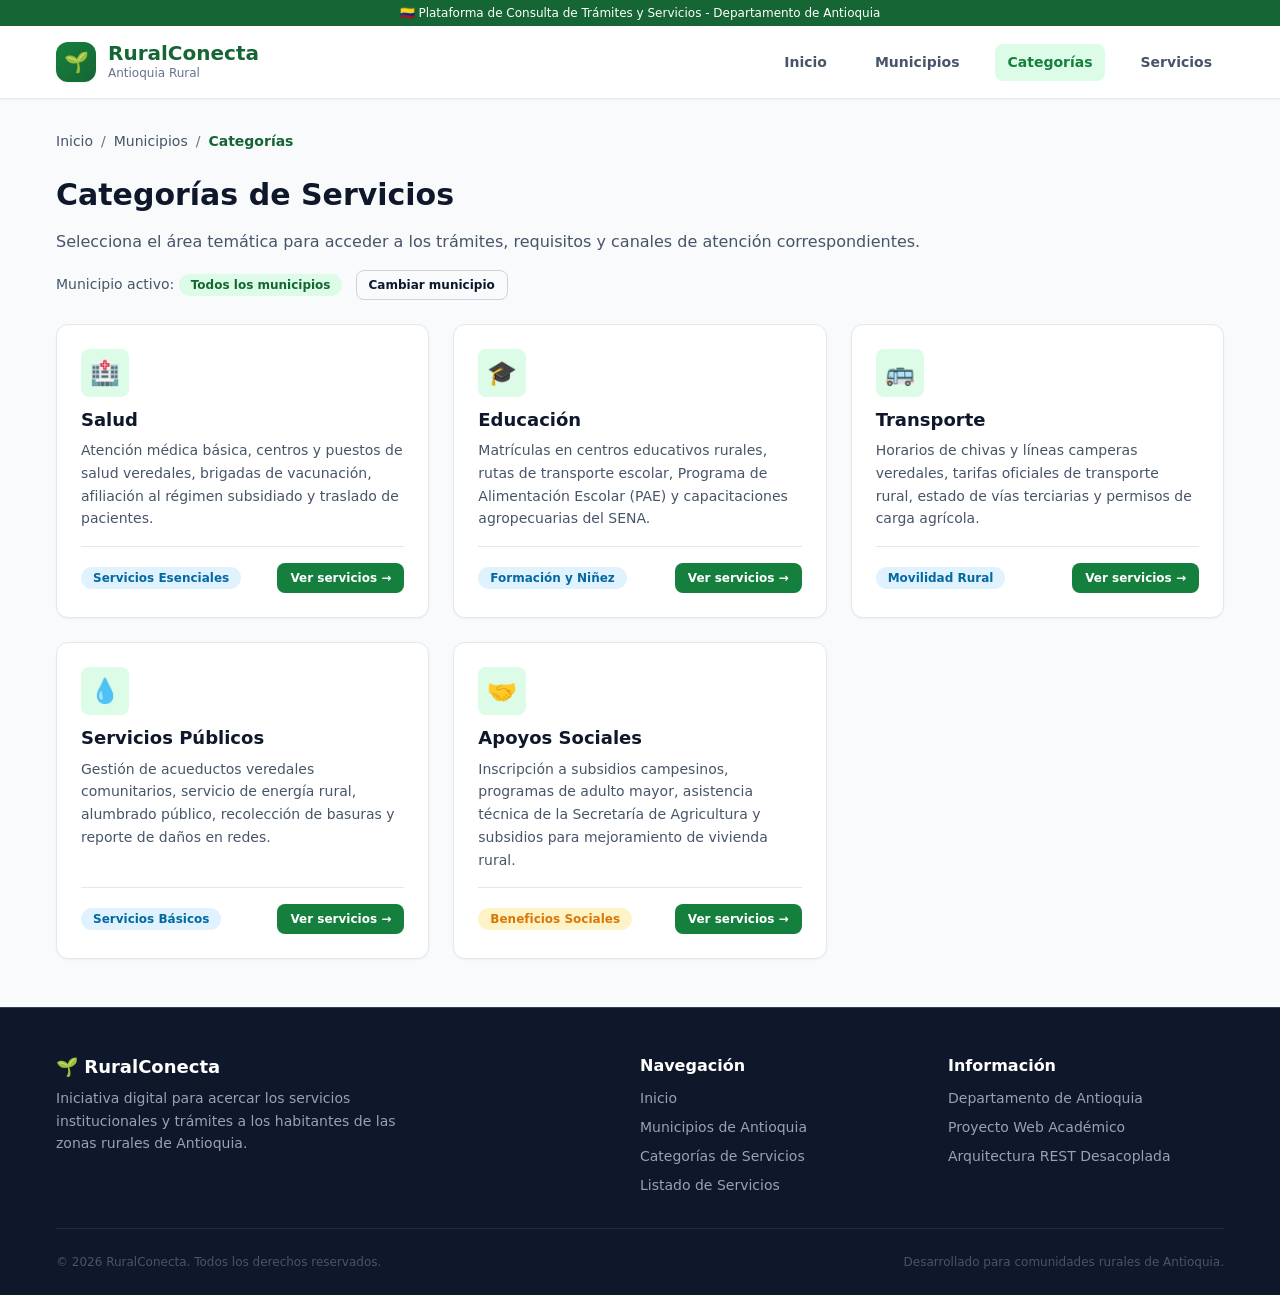
==== frontend/categorias.html @ c81dcc59 "estructura del frontend" ====
<!DOCTYPE html>
<html lang="es">
<head>
  <meta charset="UTF-8">
  <meta name="viewport" content="width=device-width, initial-scale=1.0">
  <meta name="description" content="Categorías de trámites y servicios comunitarios en RuralConecta Antioquia.">
  <title>Categorías de Servicios | RuralConecta</title>
  <link rel="stylesheet" href="css/styles.css">
</head>
<body data-page="categorias">

  <!-- Barra Superior Informativa -->
  <aside class="top-bar" aria-label="Información institucional">
    <div class="container">
      <span>🇨🇴 Plataforma de Consulta de Trámites y Servicios - Departamento de Antioquia</span>
    </div>
  </aside>

  <!-- Encabezado Principal y Navegación -->
  <header class="site-header">
    <div class="container nav-container">
      <a href="index.html" class="brand-logo" aria-label="RuralConecta Inicio">
        <div class="brand-icon" aria-hidden="true">🌱</div>
        <div class="brand-text">
          <span class="brand-name">RuralConecta</span>
          <span class="brand-tagline">Antioquia Rural</span>
        </div>
      </a>

      <button class="nav-toggle" aria-label="Abrir menú de navegación" aria-expanded="false" aria-controls="main-nav">
        ☰
      </button>

      <nav id="main-nav" class="main-nav" aria-label="Navegación principal">
        <a href="index.html" class="nav-link">Inicio</a>
        <a href="municipios.html" class="nav-link">Municipios</a>
        <a href="categorias.html" class="nav-link active">Categorías</a>
        <a href="servicios.html" class="nav-link">Servicios</a>
      </nav>
    </div>
  </header>

  <!-- Contenido Principal -->
  <main>
    <div class="container">

      <!-- Miga de Pan (Breadcrumbs) -->
      <nav class="breadcrumbs" aria-label="Ruta de navegación">
        <a href="index.html">Inicio</a>
        <span class="breadcrumbs-separator">/</span>
        <a href="municipios.html">Municipios</a>
        <span class="breadcrumbs-separator">/</span>
        <span class="breadcrumbs-current" aria-current="page">Categorías</span>
      </nav>

      <!-- Encabezado de la Sección -->
      <header class="mb-6">
        <h1>Categorías de Servicios</h1>
        <p class="mt-4">
          Selecciona el área temática para acceder a los trámites, requisitos y canales de atención correspondientes.
        </p>

        <!-- Indicador de Municipio Seleccionado (dinámico o contextual) -->
        <div class="mt-4" id="municipio-context-banner">
          <span class="text-muted" style="font-size: var(--font-size-sm);">Municipio activo: </span>
          <span class="badge badge-green" id="current-municipio-badge">Todos los municipios</span>
          <a href="municipios.html" class="btn btn-outline btn-sm" style="margin-left: var(--space-2);">Cambiar municipio</a>
        </div>
      </header>

      <!-- Contenedor del Catálogo de Categorías -->
      <section aria-label="Listado de categorías temáticas">
        <div id="categorias-container" class="grid-cards">

          <!-- Categoría 1: Salud -->
          <article class="card card-interactive categoria-card">
            <div class="card-icon" aria-hidden="true">🏥</div>
            <h2 class="card-title">Salud</h2>
            <p class="card-body">
              Atención médica básica, centros y puestos de salud veredales, brigadas de vacunación, afiliación al régimen subsidiado y traslado de pacientes.
            </p>
            <div class="card-footer">
              <span class="badge badge-blue">Servicios Esenciales</span>
              <a href="servicios.html?categoria=salud" class="btn btn-primary btn-sm">Ver servicios →</a>
            </div>
          </article>

          <!-- Categoría 2: Educación -->
          <article class="card card-interactive categoria-card">
            <div class="card-icon" aria-hidden="true">🎓</div>
            <h2 class="card-title">Educación</h2>
            <p class="card-body">
              Matrículas en centros educativos rurales, rutas de transporte escolar, Programa de Alimentación Escolar (PAE) y capacitaciones agropecuarias del SENA.
            </p>
            <div class="card-footer">
              <span class="badge badge-blue">Formación y Niñez</span>
              <a href="servicios.html?categoria=educacion" class="btn btn-primary btn-sm">Ver servicios →</a>
            </div>
          </article>

          <!-- Categoría 3: Transporte -->
          <article class="card card-interactive categoria-card">
            <div class="card-icon" aria-hidden="true">🚌</div>
            <h2 class="card-title">Transporte</h2>
            <p class="card-body">
              Horarios de chivas y líneas camperas veredales, tarifas oficiales de transporte rural, estado de vías terciarias y permisos de carga agrícola.
            </p>
            <div class="card-footer">
              <span class="badge badge-blue">Movilidad Rural</span>
              <a href="servicios.html?categoria=transporte" class="btn btn-primary btn-sm">Ver servicios →</a>
            </div>
          </article>

          <!-- Categoría 4: Servicios Públicos -->
          <article class="card card-interactive categoria-card">
            <div class="card-icon" aria-hidden="true">💧</div>
            <h2 class="card-title">Servicios Públicos</h2>
            <p class="card-body">
              Gestión de acueductos veredales comunitarios, servicio de energía rural, alumbrado público, recolección de basuras y reporte de daños en redes.
            </p>
            <div class="card-footer">
              <span class="badge badge-blue">Servicios Básicos</span>
              <a href="servicios.html?categoria=servicios-publicos" class="btn btn-primary btn-sm">Ver servicios →</a>
            </div>
          </article>

          <!-- Categoría 5: Apoyos Sociales -->
          <article class="card card-interactive categoria-card">
            <div class="card-icon" aria-hidden="true">🤝</div>
            <h2 class="card-title">Apoyos Sociales</h2>
            <p class="card-body">
              Inscripción a subsidios campesinos, programas de adulto mayor, asistencia técnica de la Secretaría de Agricultura y subsidios para mejoramiento de vivienda rural.
            </p>
            <div class="card-footer">
              <span class="badge badge-amber">Beneficios Sociales</span>
              <a href="servicios.html?categoria=apoyos-sociales" class="btn btn-primary btn-sm">Ver servicios →</a>
            </div>
          </article>

        </div>
      </section>

    </div>
  </main>

  <!-- Pie de Página (Footer) -->
  <footer class="site-footer">
    <div class="container">
      <div class="footer-grid">
        <div>
          <h3 class="footer-brand-title">🌱 RuralConecta</h3>
          <p class="footer-brand-desc">
            Iniciativa digital para acercar los servicios institucionales y trámites a los habitantes de las zonas rurales de Antioquia.
          </p>
        </div>
        <div>
          <h4 class="footer-nav-title">Navegación</h4>
          <ul class="footer-links">
            <li><a href="index.html">Inicio</a></li>
            <li><a href="municipios.html">Municipios de Antioquia</a></li>
            <li><a href="categorias.html">Categorías de Servicios</a></li>
            <li><a href="servicios.html">Listado de Servicios</a></li>
          </ul>
        </div>
        <div>
          <h4 class="footer-nav-title">Información</h4>
          <ul class="footer-links">
            <li><span style="color: #94a3b8;">Departamento de Antioquia</span></li>
            <li><span style="color: #94a3b8;">Proyecto Web Académico</span></li>
            <li><span style="color: #94a3b8;">Arquitectura REST Desacoplada</span></li>
          </ul>
        </div>
      </div>

      <div class="footer-bottom">
        <p>&copy; 2026 RuralConecta. Todos los derechos reservados.</p>
        <p>Desarrollado para comunidades rurales de Antioquia.</p>
      </div>
    </div>
  </footer>

  <script src="js/main.js"></script>
</body>
</html>
---- frontend/css/styles.css ----
/* ==========================================================================
   RuralConecta - Sistema de Diseño y Hoja de Estilos Base
   Fase 3: Frontend Base
   ========================================================================== */

/* --------------------------------------------------------------------------
   1. VARIABLES DE DISEÑO (:root)
   -------------------------------------------------------------------------- */
:root {
  /* Paleta de Colores - RuralConecta (Antioquia Verde y Tierra) */
  --color-primary: #15803d;        /* Verde Bosque / Campo */
  --color-primary-dark: #166534;   /* Verde Oscuro / Hover */
  --color-primary-light: #22c55e;  /* Verde Hoja */
  --color-primary-subtle: #dcfce7; /* Fondo Verde Suave */

  --color-secondary: #0284c7;      /* Azul Institucional / Ríos */
  --color-secondary-dark: #0369a1; /* Azul Oscuro */
  --color-secondary-subtle: #e0f2fe;

  --color-accent: #d97706;         /* Ámbar / Café / Destacados */
  --color-accent-light: #fef3c7;

  /* Colores Neutros y Tipografía */
  --color-bg: #f8fafc;             /* Fondo Principal Claro */
  --color-surface: #ffffff;        /* Fondo Tarjetas y Superficies */
  --color-surface-alt: #f1f5f9;    /* Fondo Gris Claro Alterno */
  
  --color-text-main: #0f172a;      /* Texto Principal (Alto Contraste) */
  --color-text-muted: #475569;     /* Texto Secundario */
  --color-text-light: #64748b;     /* Texto Atenuado */
  --color-text-inverse: #ffffff;   /* Texto sobre fondo oscuro */

  --color-border: #e2e8f0;         /* Borde Neutro */
  --color-border-hover: #cbd5e1;   /* Borde Hover */

  /* Estados y Alertas */
  --color-success: #16a34a;
  --color-error: #dc2626;
  --color-error-bg: #fef2f2;
  --color-warning: #d97706;
  --color-warning-bg: #fffbeb;
  --color-info: #0284c7;
  --color-info-bg: #f0f9ff;

  /* Tipografía */
  --font-family-base: system-ui, -apple-system, BlinkMacSystemFont, 'Segoe UI', Roboto, 'Helvetica Neue', Arial, sans-serif;
  --font-size-xs: 0.75rem;    /* 12px */
  --font-size-sm: 0.875rem;   /* 14px */
  --font-size-base: 1rem;     /* 16px */
  --font-size-lg: 1.125rem;   /* 18px */
  --font-size-xl: 1.25rem;    /* 20px */
  --font-size-2xl: 1.5rem;    /* 24px */
  --font-size-3xl: 1.875rem;  /* 30px */
  --font-size-4xl: 2.25rem;   /* 36px */

  --font-weight-normal: 400;
  --font-weight-medium: 500;
  --font-weight-semibold: 600;
  --font-weight-bold: 700;

  --line-height-tight: 1.25;
  --line-height-base: 1.5;
  --line-height-relaxed: 1.625;

  /* Espaciados */
  --space-1: 0.25rem;  /* 4px */
  --space-2: 0.5rem;   /* 8px */
  --space-3: 0.75rem;  /* 12px */
  --space-4: 1rem;     /* 16px */
  --space-5: 1.25rem;  /* 20px */
  --space-6: 1.5rem;   /* 24px */
  --space-8: 2rem;     /* 32px */
  --space-10: 2.5rem;  /* 40px */
  --space-12: 3rem;    /* 48px */
  --space-16: 4rem;    /* 64px */

  /* Bordes y Sombras */
  --radius-sm: 0.375rem; /* 6px */
  --radius-md: 0.5rem;   /* 8px */
  --radius-lg: 0.75rem;  /* 12px */
  --radius-xl: 1rem;     /* 16px */
  --radius-full: 9999px;

  --shadow-sm: 0 1px 2px 0 rgba(0, 0, 0, 0.05);
  --shadow-md: 0 4px 6px -1px rgba(0, 0, 0, 0.1), 0 2px 4px -2px rgba(0, 0, 0, 0.1);
  --shadow-lg: 0 10px 15px -3px rgba(0, 0, 0, 0.1), 0 4px 6px -4px rgba(0, 0, 0, 0.1);
  --shadow-xl: 0 20px 25px -5px rgba(0, 0, 0, 0.1), 0 8px 10px -6px rgba(0, 0, 0, 0.1);

  /* Transiciones */
  --transition-fast: 150ms ease-in-out;
  --transition-normal: 250ms ease-in-out;

  /* Anchos de Contenedor */
  --container-max-width: 1200px;
}

/* --------------------------------------------------------------------------
   2. RESET Y ESTILOS BASE
   -------------------------------------------------------------------------- */
*,
*::before,
*::after {
  box-sizing: border-box;
  margin: 0;
  padding: 0;
}

html {
  font-size: 16px;
  scroll-behavior: smooth;
}

body {
  font-family: var(--font-family-base);
  font-size: var(--font-size-base);
  line-height: var(--line-height-base);
  color: var(--color-text-main);
  background-color: var(--color-bg);
  min-height: 100vh;
  display: flex;
  flex-direction: column;
  -webkit-font-smoothing: antialiased;
  -moz-osx-font-smoothing: grayscale;
}

img, svg {
  display: block;
  max-width: 100%;
  height: auto;
}

a {
  color: var(--color-primary);
  text-decoration: none;
  transition: color var(--transition-fast);
}

a:hover,
a:focus-visible {
  color: var(--color-primary-dark);
  text-decoration: underline;
}

button, input, select, textarea {
  font: inherit;
  color: inherit;
}

h1, h2, h3, h4, h5, h6 {
  line-height: var(--line-height-tight);
  font-weight: var(--font-weight-bold);
  color: var(--color-text-main);
}

h1 { font-size: var(--font-size-3xl); }
h2 { font-size: var(--font-size-2xl); }
h3 { font-size: var(--font-size-xl); }
h4 { font-size: var(--font-size-lg); }

p {
  color: var(--color-text-muted);
}

ul, ol {
  list-style: none;
}

/* --------------------------------------------------------------------------
   3. ESTRUCTURA Y LAYOUT
   -------------------------------------------------------------------------- */
.container {
  width: 100%;
  max-width: var(--container-max-width);
  margin-left: auto;
  margin-right: auto;
  padding-left: var(--space-4);
  padding-right: var(--space-4);
}

main {
  flex: 1 0 auto;
  padding-top: var(--space-8);
  padding-bottom: var(--space-12);
}

/* --------------------------------------------------------------------------
   4. ENCABEZADO (HEADER) Y NAVEGACIÓN
   -------------------------------------------------------------------------- */
.site-header {
  background-color: var(--color-surface);
  border-bottom: 1px solid var(--color-border);
  box-shadow: var(--shadow-sm);
  position: sticky;
  top: 0;
  z-index: 100;
}

.top-bar {
  background-color: var(--color-primary-dark);
  color: var(--color-text-inverse);
  font-size: var(--font-size-xs);
  padding: var(--space-1) 0;
  text-align: center;
}

.nav-container {
  display: flex;
  align-items: center;
  justify-content: space-between;
  height: 4.5rem;
}

.brand-logo {
  display: flex;
  align-items: center;
  gap: var(--space-3);
  text-decoration: none;
}

.brand-logo:hover {
  text-decoration: none;
}

.brand-icon {
  width: 2.5rem;
  height: 2.5rem;
  background: linear-gradient(135deg, var(--color-primary), var(--color-primary-dark));
  color: var(--color-text-inverse);
  border-radius: var(--radius-lg);
  display: flex;
  align-items: center;
  justify-content: center;
  font-size: 1.25rem;
  box-shadow: var(--shadow-sm);
}

.brand-text {
  display: flex;
  flex-direction: column;
}

.brand-name {
  font-size: var(--font-size-xl);
  font-weight: var(--font-weight-bold);
  color: var(--color-primary-dark);
  line-height: 1.1;
}

.brand-tagline {
  font-size: var(--font-size-xs);
  color: var(--color-text-light);
  font-weight: var(--font-weight-medium);
}

.main-nav {
  display: flex;
  align-items: center;
  gap: var(--space-6);
}

.nav-link {
  font-size: var(--font-size-sm);
  font-weight: var(--font-weight-semibold);
  color: var(--color-text-muted);
  padding: var(--space-2) var(--space-3);
  border-radius: var(--radius-md);
  transition: all var(--transition-fast);
  text-decoration: none;
}

.nav-link:hover {
  color: var(--color-primary);
  background-color: var(--color-primary-subtle);
  text-decoration: none;
}

.nav-link.active {
  color: var(--color-primary);
  background-color: var(--color-primary-subtle);
  font-weight: var(--font-weight-bold);
}

.nav-toggle {
  display: none;
  background: none;
  border: 1px solid var(--color-border);
  padding: var(--space-2);
  border-radius: var(--radius-md);
  cursor: pointer;
  color: var(--color-text-main);
  font-size: 1.25rem;
}

/* --------------------------------------------------------------------------
   5. COMPONENTES: BOTONES, BREADCRUMBS Y BADGES
   -------------------------------------------------------------------------- */
/* Botones */
.btn {
  display: inline-flex;
  align-items: center;
  justify-content: center;
  gap: var(--space-2);
  padding: var(--space-3) var(--space-5);
  font-size: var(--font-size-sm);
  font-weight: var(--font-weight-semibold);
  border-radius: var(--radius-md);
  border: 1px solid transparent;
  cursor: pointer;
  transition: all var(--transition-fast);
  text-decoration: none;
  line-height: 1;
}

.btn:hover {
  text-decoration: none;
  transform: translateY(-1px);
  box-shadow: var(--shadow-md);
}

.btn:active {
  transform: translateY(0);
}

.btn-primary {
  background-color: var(--color-primary);
  color: var(--color-text-inverse);
}

.btn-primary:hover,
.btn-primary:focus-visible {
  background-color: var(--color-primary-dark);
  color: var(--color-text-inverse);
}

.btn-secondary {
  background-color: var(--color-secondary);
  color: var(--color-text-inverse);
}

.btn-secondary:hover,
.btn-secondary:focus-visible {
  background-color: var(--color-secondary-dark);
  color: var(--color-text-inverse);
}

.btn-outline {
  background-color: transparent;
  border-color: var(--color-border-hover);
  color: var(--color-text-main);
}

.btn-outline:hover,
.btn-outline:focus-visible {
  background-color: var(--color-surface-alt);
  border-color: var(--color-primary);
  color: var(--color-primary);
}

.btn-sm {
  padding: var(--space-2) var(--space-3);
  font-size: var(--font-size-xs);
}

.btn-lg {
  padding: var(--space-4) var(--space-6);
  font-size: var(--font-size-base);
}

/* Breadcrumbs (Miga de Pan) */
.breadcrumbs {
  display: flex;
  align-items: center;
  flex-wrap: wrap;
  gap: var(--space-2);
  margin-bottom: var(--space-6);
  font-size: var(--font-size-sm);
}

.breadcrumbs a {
  color: var(--color-text-muted);
}

.breadcrumbs a:hover {
  color: var(--color-primary);
}

.breadcrumbs-separator {
  color: var(--color-text-light);
}

.breadcrumbs-current {
  color: var(--color-primary-dark);
  font-weight: var(--font-weight-semibold);
}

/* Badges / Etiquetas */
.badge {
  display: inline-flex;
  align-items: center;
  padding: var(--space-1) var(--space-3);
  font-size: var(--font-size-xs);
  font-weight: var(--font-weight-semibold);
  border-radius: var(--radius-full);
  line-height: 1.2;
}

.badge-green {
  background-color: var(--color-primary-subtle);
  color: var(--color-primary-dark);
}

.badge-blue {
  background-color: var(--color-secondary-subtle);
  color: var(--color-secondary-dark);
}

.badge-amber {
  background-color: var(--color-accent-light);
  color: var(--color-accent);
}

.badge-gray {
  background-color: var(--color-surface-alt);
  color: var(--color-text-muted);
}

/* --------------------------------------------------------------------------
   6. COMPONENTES: HERO, PASOS Y BÚSQUEDA
   -------------------------------------------------------------------------- */
.hero {
  background: linear-gradient(135deg, #14532d 0%, #166534 50%, #15803d 100%);
  color: var(--color-text-inverse);
  padding: var(--space-12) 0;
  border-radius: var(--radius-xl);
  margin-bottom: var(--space-10);
  box-shadow: var(--shadow-lg);
  position: relative;
  overflow: hidden;
}

.hero::after {
  content: "";
  position: absolute;
  top: -50%;
  right: -20%;
  width: 500px;
  height: 500px;
  background: radial-gradient(circle, rgba(255,255,255,0.08) 0%, transparent 70%);
  border-radius: 50%;
  pointer-events: none;
}

.hero-content {
  max-width: 700px;
}

.hero-title {
  font-size: var(--font-size-4xl);
  color: var(--color-text-inverse);
  margin-bottom: var(--space-4);
  line-height: 1.15;
}

.hero-subtitle {
  font-size: var(--font-size-lg);
  color: #e2e8f0;
  margin-bottom: var(--space-6);
  line-height: var(--line-height-relaxed);
}

.hero-actions {
  display: flex;
  gap: var(--space-4);
  flex-wrap: wrap;
}

/* Flujo de Pasos (Paso 1 -> Paso 2 -> Paso 3) */
.flow-steps {
  display: grid;
  grid-template-columns: repeat(auto-fit, minmax(220px, 1fr));
  gap: var(--space-4);
  margin-bottom: var(--space-10);
}

.step-card {
  background-color: var(--color-surface);
  border: 1px solid var(--color-border);
  border-radius: var(--radius-lg);
  padding: var(--space-5);
  box-shadow: var(--shadow-sm);
  display: flex;
  flex-direction: column;
  gap: var(--space-2);
  position: relative;
  transition: transform var(--transition-fast), box-shadow var(--transition-fast);
}

.step-card:hover {
  transform: translateY(-2px);
  box-shadow: var(--shadow-md);
}

.step-number {
  width: 2rem;
  height: 2rem;
  background-color: var(--color-primary-subtle);
  color: var(--color-primary-dark);
  border-radius: var(--radius-full);
  display: flex;
  align-items: center;
  justify-content: center;
  font-weight: var(--font-weight-bold);
  font-size: var(--font-size-sm);
}

.step-title {
  font-size: var(--font-size-base);
  font-weight: var(--font-weight-bold);
  color: var(--color-text-main);
}

.step-desc {
  font-size: var(--font-size-sm);
  color: var(--color-text-muted);
}

/* Barra de Búsqueda y Filtros */
.filter-bar {
  background-color: var(--color-surface);
  border: 1px solid var(--color-border);
  border-radius: var(--radius-lg);
  padding: var(--space-4);
  margin-bottom: var(--space-8);
  box-shadow: var(--shadow-sm);
  display: flex;
  flex-wrap: wrap;
  gap: var(--space-4);
  align-items: center;
  justify-content: space-between;
}

.search-group {
  flex: 1 1 300px;
  position: relative;
}

.search-input {
  width: 100%;
  padding: var(--space-3) var(--space-4) var(--space-3) 2.5rem;
  border: 1px solid var(--color-border);
  border-radius: var(--radius-md);
  background-color: var(--color-bg);
  font-size: var(--font-size-sm);
  transition: border-color var(--transition-fast), box-shadow var(--transition-fast);
}

.search-input:focus {
  outline: none;
  border-color: var(--color-primary);
  background-color: var(--color-surface);
  box-shadow: 0 0 0 3px var(--color-primary-subtle);
}

.search-icon {
  position: absolute;
  left: 0.75rem;
  top: 50%;
  transform: translateY(-50%);
  color: var(--color-text-light);
  font-size: 1rem;
  pointer-events: none;
}

.filter-select {
  padding: var(--space-3) var(--space-4);
  border: 1px solid var(--color-border);
  border-radius: var(--radius-md);
  background-color: var(--color-bg);
  font-size: var(--font-size-sm);
  min-width: 180px;
  cursor: pointer;
}

.filter-select:focus {
  outline: none;
  border-color: var(--color-primary);
  box-shadow: 0 0 0 3px var(--color-primary-subtle);
}

/* --------------------------------------------------------------------------
   7. COMPONENTES: TARJETAS (CARDS) Y GRILLAS
   -------------------------------------------------------------------------- */
.grid-cards {
  display: grid;
  grid-template-columns: repeat(auto-fill, minmax(280px, 1fr));
  gap: var(--space-6);
}

.card {
  background-color: var(--color-surface);
  border: 1px solid var(--color-border);
  border-radius: var(--radius-lg);
  padding: var(--space-6);
  box-shadow: var(--shadow-sm);
  display: flex;
  flex-direction: column;
  transition: all var(--transition-fast);
}

.card-interactive {
  cursor: pointer;
  text-decoration: none;
}

.card-interactive:hover {
  text-decoration: none;
  transform: translateY(-3px);
  border-color: var(--color-primary);
  box-shadow: var(--shadow-lg);
}

.card-header {
  display: flex;
  align-items: flex-start;
  justify-content: space-between;
  gap: var(--space-3);
  margin-bottom: var(--space-3);
}

.card-icon {
  width: 3rem;
  height: 3rem;
  border-radius: var(--radius-md);
  display: flex;
  align-items: center;
  justify-content: center;
  font-size: 1.5rem;
  background-color: var(--color-primary-subtle);
  color: var(--color-primary-dark);
  margin-bottom: var(--space-3);
}

.card-title {
  font-size: var(--font-size-lg);
  font-weight: var(--font-weight-bold);
  color: var(--color-text-main);
  margin-bottom: var(--space-2);
}

.card-body {
  flex: 1 1 auto;
  font-size: var(--font-size-sm);
  color: var(--color-text-muted);
  margin-bottom: var(--space-4);
  line-height: var(--line-height-relaxed);
}

.card-meta {
  display: flex;
  flex-direction: column;
  gap: var(--space-2);
  padding-top: var(--space-3);
  border-top: 1px solid var(--color-border);
  font-size: var(--font-size-xs);
  color: var(--color-text-light);
}

.card-meta-item {
  display: flex;
  align-items: center;
  gap: var(--space-2);
}

.card-footer {
  margin-top: auto;
  padding-top: var(--space-4);
  border-top: 1px solid var(--color-border);
  display: flex;
  align-items: center;
  justify-content: space-between;
}

/* --------------------------------------------------------------------------
   8. COMPONENTES: VISTA DE DETALLE
   -------------------------------------------------------------------------- */
.detail-layout {
  display: grid;
  grid-template-columns: 2fr 1fr;
  gap: var(--space-8);
  align-items: start;
}

.detail-main-card {
  background-color: var(--color-surface);
  border: 1px solid var(--color-border);
  border-radius: var(--radius-lg);
  padding: var(--space-8);
  box-shadow: var(--shadow-sm);
}

.detail-header {
  margin-bottom: var(--space-6);
  padding-bottom: var(--space-6);
  border-bottom: 1px solid var(--color-border);
}

.detail-title {
  font-size: var(--font-size-3xl);
  margin-bottom: var(--space-2);
  color: var(--color-text-main);
}

.detail-subtitle {
  font-size: var(--font-size-base);
  color: var(--color-text-muted);
}

.detail-section {
  margin-bottom: var(--space-6);
}

.detail-section-title {
  font-size: var(--font-size-lg);
  color: var(--color-text-main);
  margin-bottom: var(--space-3);
  display: flex;
  align-items: center;
  gap: var(--space-2);
}

.requirements-list {
  list-style: disc;
  margin-left: var(--space-5);
  display: flex;
  flex-direction: column;
  gap: var(--space-2);
  color: var(--color-text-muted);
  font-size: var(--font-size-sm);
}

.detail-sidebar {
  display: flex;
  flex-direction: column;
  gap: var(--space-6);
}

.sidebar-card {
  background-color: var(--color-surface);
  border: 1px solid var(--color-border);
  border-radius: var(--radius-lg);
  padding: var(--space-6);
  box-shadow: var(--shadow-sm);
}

.sidebar-card-title {
  font-size: var(--font-size-base);
  font-weight: var(--font-weight-bold);
  color: var(--color-text-main);
  margin-bottom: var(--space-4);
  border-bottom: 1px solid var(--color-border);
  padding-bottom: var(--space-2);
}

.contact-list {
  display: flex;
  flex-direction: column;
  gap: var(--space-4);
  font-size: var(--font-size-sm);
}

.contact-item {
  display: flex;
  gap: var(--space-3);
}

.contact-icon {
  color: var(--color-primary);
  font-size: 1.125rem;
  flex-shrink: 0;
  margin-top: 2px;
}

.contact-info-label {
  font-weight: var(--font-weight-semibold);
  color: var(--color-text-main);
  display: block;
}

.contact-info-value {
  color: var(--color-text-muted);
}

/* --------------------------------------------------------------------------
   9. ESTADOS DE INTERFAZ (CARGA, VACÍO, ERROR)
   -------------------------------------------------------------------------- */
.state-container {
  background-color: var(--color-surface);
  border: 1px dashed var(--color-border-hover);
  border-radius: var(--radius-lg);
  padding: var(--space-12) var(--space-6);
  text-align: center;
  display: flex;
  flex-direction: column;
  align-items: center;
  justify-content: center;
  gap: var(--space-3);
  margin: var(--space-6) 0;
}

.state-icon {
  font-size: 2.5rem;
  color: var(--color-text-light);
}

.state-title {
  font-size: var(--font-size-xl);
  font-weight: var(--font-weight-bold);
  color: var(--color-text-main);
}

.state-desc {
  font-size: var(--font-size-sm);
  color: var(--color-text-muted);
  max-width: 480px;
}

/* Spinner de Carga */
.spinner {
  width: 2.5rem;
  height: 2.5rem;
  border: 3px solid var(--color-border);
  border-top-color: var(--color-primary);
  border-radius: 50%;
  animation: spin 0.8s linear infinite;
}

@keyframes spin {
  to {
    transform: rotate(360deg);
  }
}

/* --------------------------------------------------------------------------
   10. PIE DE PÁGINA (FOOTER)
   -------------------------------------------------------------------------- */
.site-footer {
  background-color: var(--color-text-main);
  color: #94a3b8;
  border-top: 1px solid #334155;
  padding-top: var(--space-12);
  padding-bottom: var(--space-6);
  font-size: var(--font-size-sm);
}

.footer-grid {
  display: grid;
  grid-template-columns: 2fr 1fr 1fr;
  gap: var(--space-8);
  margin-bottom: var(--space-8);
}

.footer-brand-title {
  color: var(--color-text-inverse);
  font-size: var(--font-size-lg);
  font-weight: var(--font-weight-bold);
  margin-bottom: var(--space-2);
}

.footer-brand-desc {
  color: #94a3b8;
  line-height: var(--line-height-relaxed);
  max-width: 380px;
}

.footer-nav-title {
  color: var(--color-text-inverse);
  font-size: var(--font-size-base);
  font-weight: var(--font-weight-semibold);
  margin-bottom: var(--space-3);
}

.footer-links {
  display: flex;
  flex-direction: column;
  gap: var(--space-2);
}

.footer-links a {
  color: #94a3b8;
}

.footer-links a:hover {
  color: var(--color-primary-light);
  text-decoration: underline;
}

.footer-bottom {
  padding-top: var(--space-6);
  border-top: 1px solid #1e293b;
  display: flex;
  justify-content: space-between;
  align-items: center;
  flex-wrap: wrap;
  gap: var(--space-4);
  font-size: var(--font-size-xs);
}

/* --------------------------------------------------------------------------
   11. UTILIDADES Y ACCESIBILIDAD
   -------------------------------------------------------------------------- */
.sr-only {
  position: absolute;
  width: 1px;
  height: 1px;
  padding: 0;
  margin: -1px;
  overflow: hidden;
  clip: rect(0, 0, 0, 0);
  white-space: nowrap;
  border-width: 0;
}

.text-center { text-align: center; }
.text-muted { color: var(--color-text-muted); }
.mt-4 { margin-top: var(--space-4); }
.mt-6 { margin-top: var(--space-6); }
.mb-4 { margin-bottom: var(--space-4); }
.mb-6 { margin-bottom: var(--space-6); }
.gap-2 { gap: var(--space-2); }
.gap-4 { gap: var(--space-4); }

/* --------------------------------------------------------------------------
   12. DISEÑO RESPONSIVE (MEDIA QUERIES)
   -------------------------------------------------------------------------- */
@media (max-width: 900px) {
  .detail-layout {
    grid-template-columns: 1fr;
  }

  .footer-grid {
    grid-template-columns: 1fr 1fr;
  }
}

@media (max-width: 640px) {
  :root {
    --font-size-3xl: 1.5rem;
    --font-size-4xl: 1.75rem;
  }

  .nav-toggle {
    display: block;
  }

  .main-nav {
    display: none;
    position: absolute;
    top: 100%;
    left: 0;
    right: 0;
    background-color: var(--color-surface);
    flex-direction: column;
    padding: var(--space-4);
    border-bottom: 1px solid var(--color-border);
    box-shadow: var(--shadow-lg);
    gap: var(--space-2);
  }

  .main-nav.is-open {
    display: flex;
  }

  .nav-link {
    width: 100%;
    padding: var(--space-3);
  }

  .hero {
    padding: var(--space-8) var(--space-4);
  }

  .filter-bar {
    flex-direction: column;
    align-items: stretch;
  }

  .filter-select {
    width: 100%;
  }

  .footer-grid {
    grid-template-columns: 1fr;
  }

  .footer-bottom {
    flex-direction: column;
    text-align: center;
  }
}
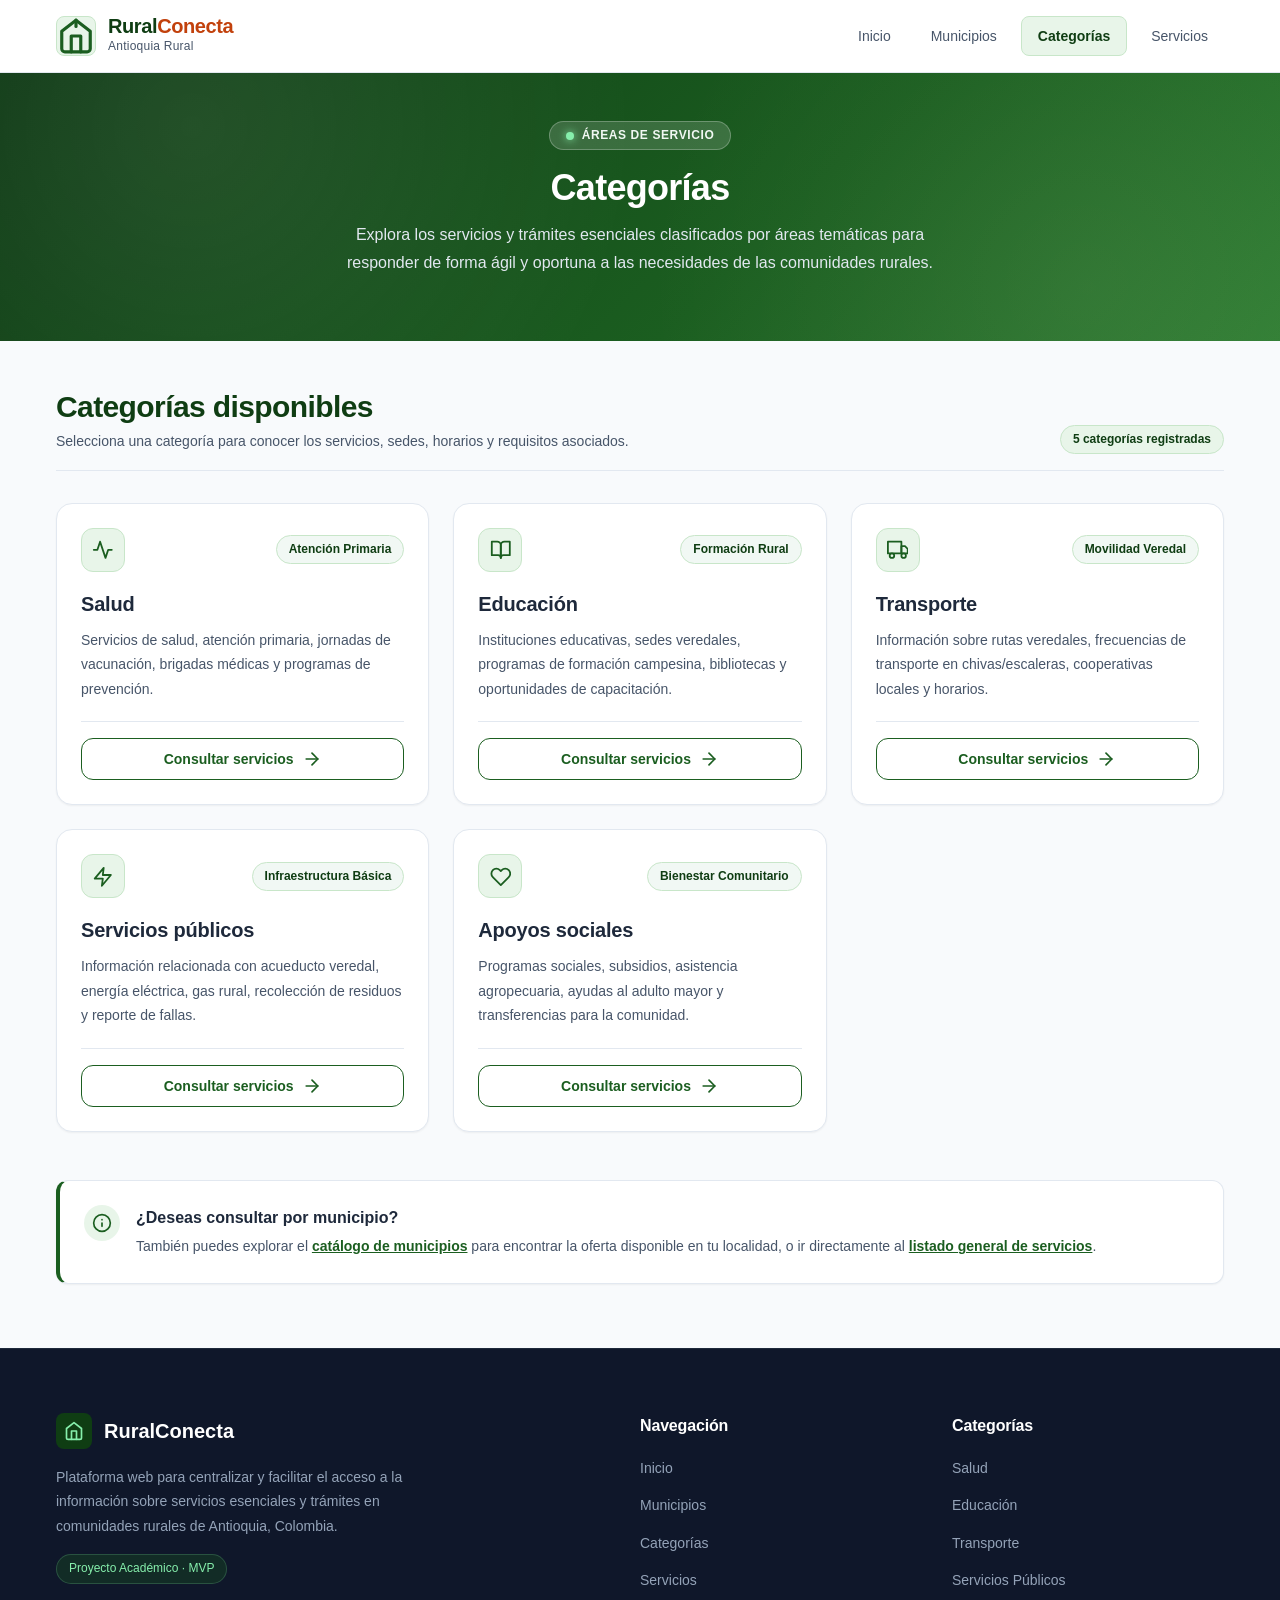
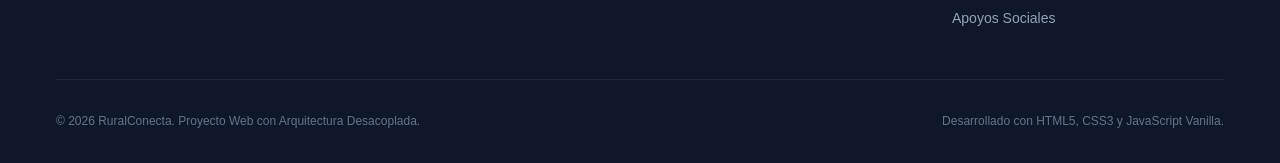
==== commit ab93230e: "categorias.html" ====
--- a/frontend/categorias.html
+++ b/frontend/categorias.html
@@ -3,182 +3,354 @@
 <head>
   <meta charset="UTF-8">
   <meta name="viewport" content="width=device-width, initial-scale=1.0">
-  <meta name="description" content="Categorías de trámites y servicios comunitarios en RuralConecta Antioquia.">
-  <title>Categorías de Servicios | RuralConecta</title>
+  <meta name="description" content="Catálogo de categorías de servicios esenciales en RuralConecta. Explora salud, educación, transporte, servicios públicos y apoyos sociales para comunidades rurales de Antioquia.">
+  <meta name="keywords" content="Categorías, RuralConecta, Salud rural, Educación rural, Transporte veredal, Servicios públicos, Apoyos sociales, Antioquia">
+  <meta name="author" content="Equipo RuralConecta">
+  <title>Categorías | RuralConecta</title>
+
+  <!-- Hoja de estilos principal -->
   <link rel="stylesheet" href="css/styles.css">
+
+  <!-- Script de interacción principal -->
+  <script src="js/main.js" defer></script>
 </head>
-<body data-page="categorias">
-
-  <!-- Barra Superior Informativa -->
-  <aside class="top-bar" aria-label="Información institucional">
-    <div class="container">
-      <span>🇨🇴 Plataforma de Consulta de Trámites y Servicios - Departamento de Antioquia</span>
-    </div>
-  </aside>
-
-  <!-- Encabezado Principal y Navegación -->
-  <header class="site-header">
+<body>
+
+  <!-- ======================================================================
+       ENCABEZADO Y NAVEGACIÓN PRINCIPAL
+       ====================================================================== -->
+  <header class="site-header" id="header">
     <div class="container nav-container">
-      <a href="index.html" class="brand-logo" aria-label="RuralConecta Inicio">
-        <div class="brand-icon" aria-hidden="true">🌱</div>
-        <div class="brand-text">
-          <span class="brand-name">RuralConecta</span>
-          <span class="brand-tagline">Antioquia Rural</span>
+      
+      <!-- Logotipo y Nombre del Proyecto -->
+      <a href="index.html" class="site-logo" aria-label="RuralConecta - Ir a la página de inicio">
+        <div class="logo-icon-wrapper" aria-hidden="true">
+          <svg viewBox="0 0 24 24" fill="none" stroke="currentColor" stroke-width="2" stroke-linecap="round" stroke-linejoin="round">
+            <path d="M3 9l9-7 9 7v11a2 2 0 0 1-2 2H5a2 2 0 0 1-2-2z"></path>
+            <polyline points="9 22 9 12 15 12 15 22"></polyline>
+            <path d="M12 2v4"></path>
+          </svg>
+        </div>
+        <div class="logo-text-group">
+          <span class="logo-brand-name">Rural<span>Conecta</span></span>
+          <span class="logo-tagline">Antioquia Rural</span>
         </div>
       </a>
 
-      <button class="nav-toggle" aria-label="Abrir menú de navegación" aria-expanded="false" aria-controls="main-nav">
-        ☰
+      <!-- Botón Hamburguesa para Móviles -->
+      <button 
+        id="menu-toggle" 
+        class="menu-toggle" 
+        aria-label="Abrir menú de navegación principal" 
+        aria-expanded="false" 
+        aria-controls="site-nav"
+      >
+        <svg class="menu-toggle-icon" viewBox="0 0 24 24" fill="none" stroke="currentColor" stroke-width="2" stroke-linecap="round" stroke-linejoin="round" aria-hidden="true">
+          <line x1="3" y1="12" x2="21" y2="12"></line>
+          <line x1="3" y1="6" x2="21" y2="6"></line>
+          <line x1="3" y1="18" x2="21" y2="18"></line>
+        </svg>
       </button>
 
-      <nav id="main-nav" class="main-nav" aria-label="Navegación principal">
-        <a href="index.html" class="nav-link">Inicio</a>
-        <a href="municipios.html" class="nav-link">Municipios</a>
-        <a href="categorias.html" class="nav-link active">Categorías</a>
-        <a href="servicios.html" class="nav-link">Servicios</a>
+      <!-- Menú de Navegación -->
+      <nav id="site-nav" class="site-nav" aria-label="Navegación principal">
+        <ul class="nav-list">
+          <li class="nav-item">
+            <a href="index.html" class="nav-link">Inicio</a>
+          </li>
+          <li class="nav-item">
+            <a href="municipios.html" class="nav-link">Municipios</a>
+          </li>
+          <li class="nav-item">
+            <a href="categorias.html" class="nav-link active" aria-current="page">Categorías</a>
+          </li>
+          <li class="nav-item">
+            <a href="servicios.html" class="nav-link">Servicios</a>
+          </li>
+        </ul>
       </nav>
+
     </div>
   </header>
 
-  <!-- Contenido Principal -->
-  <main>
-    <div class="container">
-
-      <!-- Miga de Pan (Breadcrumbs) -->
-      <nav class="breadcrumbs" aria-label="Ruta de navegación">
-        <a href="index.html">Inicio</a>
-        <span class="breadcrumbs-separator">/</span>
-        <a href="municipios.html">Municipios</a>
-        <span class="breadcrumbs-separator">/</span>
-        <span class="breadcrumbs-current" aria-current="page">Categorías</span>
-      </nav>
-
-      <!-- Encabezado de la Sección -->
-      <header class="mb-6">
-        <h1>Categorías de Servicios</h1>
-        <p class="mt-4">
-          Selecciona el área temática para acceder a los trámites, requisitos y canales de atención correspondientes.
-        </p>
-
-        <!-- Indicador de Municipio Seleccionado (dinámico o contextual) -->
-        <div class="mt-4" id="municipio-context-banner">
-          <span class="text-muted" style="font-size: var(--font-size-sm);">Municipio activo: </span>
-          <span class="badge badge-green" id="current-municipio-badge">Todos los municipios</span>
-          <a href="municipios.html" class="btn btn-outline btn-sm" style="margin-left: var(--space-2);">Cambiar municipio</a>
-        </div>
-      </header>
-
-      <!-- Contenedor del Catálogo de Categorías -->
-      <section aria-label="Listado de categorías temáticas">
-        <div id="categorias-container" class="grid-cards">
-
-          <!-- Categoría 1: Salud -->
-          <article class="card card-interactive categoria-card">
-            <div class="card-icon" aria-hidden="true">🏥</div>
-            <h2 class="card-title">Salud</h2>
-            <p class="card-body">
-              Atención médica básica, centros y puestos de salud veredales, brigadas de vacunación, afiliación al régimen subsidiado y traslado de pacientes.
+  <!-- ======================================================================
+       CONTENIDO PRINCIPAL
+       ====================================================================== -->
+  <main id="main-content">
+
+    <!-- 1. ENCABEZADO DE LA VISTA (PAGE HEADER) -->
+    <section class="page-header" aria-labelledby="page-title">
+      <div class="container">
+        <div class="page-header-content">
+          
+          <div class="page-badge">
+            <span class="page-badge-dot" aria-hidden="true"></span>
+            <span>Áreas de Servicio</span>
+          </div>
+
+          <h1 id="page-title" class="page-title">Categorías</h1>
+
+          <p class="page-description">
+            Explora los servicios y trámites esenciales clasificados por áreas temáticas para responder de forma ágil y oportuna a las necesidades de las comunidades rurales.
+          </p>
+
+        </div>
+      </div>
+    </section>
+
+    <!-- 2. CATÁLOGO / LISTADO DE CATEGORÍAS -->
+    <section class="section categorias-section" aria-labelledby="categorias-heading">
+      <div class="container">
+
+        <!-- Encabezado de la sección -->
+        <div class="section-toolbar">
+          <div>
+            <h2 id="categorias-heading" class="section-title">Categorías disponibles</h2>
+            <p class="section-subtitle">
+              Selecciona una categoría para conocer los servicios, sedes, horarios y requisitos asociados.
             </p>
-            <div class="card-footer">
-              <span class="badge badge-blue">Servicios Esenciales</span>
-              <a href="servicios.html?categoria=salud" class="btn btn-primary btn-sm">Ver servicios →</a>
-            </div>
-          </article>
-
-          <!-- Categoría 2: Educación -->
-          <article class="card card-interactive categoria-card">
-            <div class="card-icon" aria-hidden="true">🎓</div>
-            <h2 class="card-title">Educación</h2>
-            <p class="card-body">
-              Matrículas en centros educativos rurales, rutas de transporte escolar, Programa de Alimentación Escolar (PAE) y capacitaciones agropecuarias del SENA.
+          </div>
+          <div class="toolbar-badge" aria-label="Total de categorías registradas">
+            <span>5 categorías registradas</span>
+          </div>
+        </div>
+
+        <!-- Contenedor del listado de categorías (Preparado para renderizado dinámico vía Fetch API) -->
+        <div id="categorias-container" class="categorias-catalog-grid" role="list">
+
+          <!-- Tarjeta demostrativa 1: Salud -->
+          <article class="categoria-card" role="listitem">
+            <div class="categoria-card-header">
+              <div class="categoria-icon-box" aria-hidden="true">
+                <svg viewBox="0 0 24 24" fill="none" stroke="currentColor" stroke-width="2" stroke-linecap="round" stroke-linejoin="round">
+                  <path d="M22 12h-4l-3 9L9 3l-3 9H2"></path>
+                </svg>
+              </div>
+              <span class="categoria-badge">Atención Primaria</span>
+            </div>
+
+            <div class="categoria-card-body">
+              <h3 class="categoria-name">Salud</h3>
+              <p class="categoria-description">
+                Servicios de salud, atención primaria, jornadas de vacunación, brigadas médicas y programas de prevención.
+              </p>
+            </div>
+
+            <div class="categoria-card-footer">
+              <a href="servicios.html" class="btn btn-outline-primary categoria-btn" aria-label="Consultar servicios de Salud">
+                <span>Consultar servicios</span>
+                <svg viewBox="0 0 24 24" fill="none" stroke="currentColor" stroke-width="2" stroke-linecap="round" stroke-linejoin="round" aria-hidden="true">
+                  <line x1="5" y1="12" x2="19" y2="12"></line>
+                  <polyline points="12 5 19 12 12 19"></polyline>
+                </svg>
+              </a>
+            </div>
+          </article>
+
+          <!-- Tarjeta demostrativa 2: Educación -->
+          <article class="categoria-card" role="listitem">
+            <div class="categoria-card-header">
+              <div class="categoria-icon-box" aria-hidden="true">
+                <svg viewBox="0 0 24 24" fill="none" stroke="currentColor" stroke-width="2" stroke-linecap="round" stroke-linejoin="round">
+                  <path d="M2 3h6a4 4 0 0 1 4 4v14a3 3 0 0 0-3-3H2z"></path>
+                  <path d="M22 3h-6a4 4 0 0 0-4 4v14a3 3 0 0 1 3-3h7z"></path>
+                </svg>
+              </div>
+              <span class="categoria-badge">Formación Rural</span>
+            </div>
+
+            <div class="categoria-card-body">
+              <h3 class="categoria-name">Educación</h3>
+              <p class="categoria-description">
+                Instituciones educativas, sedes veredales, programas de formación campesina, bibliotecas y oportunidades de capacitación.
+              </p>
+            </div>
+
+            <div class="categoria-card-footer">
+              <a href="servicios.html" class="btn btn-outline-primary categoria-btn" aria-label="Consultar servicios de Educación">
+                <span>Consultar servicios</span>
+                <svg viewBox="0 0 24 24" fill="none" stroke="currentColor" stroke-width="2" stroke-linecap="round" stroke-linejoin="round" aria-hidden="true">
+                  <line x1="5" y1="12" x2="19" y2="12"></line>
+                  <polyline points="12 5 19 12 12 19"></polyline>
+                </svg>
+              </a>
+            </div>
+          </article>
+
+          <!-- Tarjeta demostrativa 3: Transporte -->
+          <article class="categoria-card" role="listitem">
+            <div class="categoria-card-header">
+              <div class="categoria-icon-box" aria-hidden="true">
+                <svg viewBox="0 0 24 24" fill="none" stroke="currentColor" stroke-width="2" stroke-linecap="round" stroke-linejoin="round">
+                  <rect x="1" y="3" width="15" height="13"></rect>
+                  <polygon points="16 8 20 8 23 11 23 16 16 16 16 8"></polygon>
+                  <circle cx="5.5" cy="18.5" r="2.5"></circle>
+                  <circle cx="18.5" cy="18.5" r="2.5"></circle>
+                </svg>
+              </div>
+              <span class="categoria-badge">Movilidad Veredal</span>
+            </div>
+
+            <div class="categoria-card-body">
+              <h3 class="categoria-name">Transporte</h3>
+              <p class="categoria-description">
+                Información sobre rutas veredales, frecuencias de transporte en chivas/escaleras, cooperativas locales y horarios.
+              </p>
+            </div>
+
+            <div class="categoria-card-footer">
+              <a href="servicios.html" class="btn btn-outline-primary categoria-btn" aria-label="Consultar servicios de Transporte">
+                <span>Consultar servicios</span>
+                <svg viewBox="0 0 24 24" fill="none" stroke="currentColor" stroke-width="2" stroke-linecap="round" stroke-linejoin="round" aria-hidden="true">
+                  <line x1="5" y1="12" x2="19" y2="12"></line>
+                  <polyline points="12 5 19 12 12 19"></polyline>
+                </svg>
+              </a>
+            </div>
+          </article>
+
+          <!-- Tarjeta demostrativa 4: Servicios Públicos -->
+          <article class="categoria-card" role="listitem">
+            <div class="categoria-card-header">
+              <div class="categoria-icon-box" aria-hidden="true">
+                <svg viewBox="0 0 24 24" fill="none" stroke="currentColor" stroke-width="2" stroke-linecap="round" stroke-linejoin="round">
+                  <polygon points="13 2 3 14 12 14 11 22 21 10 12 10 13 2"></polygon>
+                </svg>
+              </div>
+              <span class="categoria-badge">Infraestructura Básica</span>
+            </div>
+
+            <div class="categoria-card-body">
+              <h3 class="categoria-name">Servicios públicos</h3>
+              <p class="categoria-description">
+                Información relacionada con acueducto veredal, energía eléctrica, gas rural, recolección de residuos y reporte de fallas.
+              </p>
+            </div>
+
+            <div class="categoria-card-footer">
+              <a href="servicios.html" class="btn btn-outline-primary categoria-btn" aria-label="Consultar servicios de Servicios públicos">
+                <span>Consultar servicios</span>
+                <svg viewBox="0 0 24 24" fill="none" stroke="currentColor" stroke-width="2" stroke-linecap="round" stroke-linejoin="round" aria-hidden="true">
+                  <line x1="5" y1="12" x2="19" y2="12"></line>
+                  <polyline points="12 5 19 12 12 19"></polyline>
+                </svg>
+              </a>
+            </div>
+          </article>
+
+          <!-- Tarjeta demostrativa 5: Apoyos Sociales -->
+          <article class="categoria-card" role="listitem">
+            <div class="categoria-card-header">
+              <div class="categoria-icon-box" aria-hidden="true">
+                <svg viewBox="0 0 24 24" fill="none" stroke="currentColor" stroke-width="2" stroke-linecap="round" stroke-linejoin="round">
+                  <path d="M20.84 4.61a5.5 5.5 0 0 0-7.78 0L12 5.67l-1.06-1.06a5.5 5.5 0 0 0-7.78 7.78l1.06 1.06L12 21.23l7.78-7.78 1.06-1.06a5.5 5.5 0 0 0 0-7.78z"></path>
+                </svg>
+              </div>
+              <span class="categoria-badge">Bienestar Comunitario</span>
+            </div>
+
+            <div class="categoria-card-body">
+              <h3 class="categoria-name">Apoyos sociales</h3>
+              <p class="categoria-description">
+                Programas sociales, subsidios, asistencia agropecuaria, ayudas al adulto mayor y transferencias para la comunidad.
+              </p>
+            </div>
+
+            <div class="categoria-card-footer">
+              <a href="servicios.html" class="btn btn-outline-primary categoria-btn" aria-label="Consultar servicios de Apoyos sociales">
+                <span>Consultar servicios</span>
+                <svg viewBox="0 0 24 24" fill="none" stroke="currentColor" stroke-width="2" stroke-linecap="round" stroke-linejoin="round" aria-hidden="true">
+                  <line x1="5" y1="12" x2="19" y2="12"></line>
+                  <polyline points="12 5 19 12 12 19"></polyline>
+                </svg>
+              </a>
+            </div>
+          </article>
+
+        </div>
+
+        <!-- Cuadro informativo adicional de orientación -->
+        <div class="categorias-info-box">
+          <div class="info-box-icon" aria-hidden="true">
+            <svg viewBox="0 0 24 24" fill="none" stroke="currentColor" stroke-width="2" stroke-linecap="round" stroke-linejoin="round">
+              <circle cx="12" cy="12" r="10"></circle>
+              <line x1="12" y1="16" x2="12" y2="12"></line>
+              <line x1="12" y1="8" x2="12.01" y2="8"></line>
+            </svg>
+          </div>
+          <div class="info-box-content">
+            <h3 class="info-box-title">¿Deseas consultar por municipio?</h3>
+            <p class="info-box-description">
+              También puedes explorar el <a href="municipios.html">catálogo de municipios</a> para encontrar la oferta disponible en tu localidad, o ir directamente al <a href="servicios.html">listado general de servicios</a>.
             </p>
-            <div class="card-footer">
-              <span class="badge badge-blue">Formación y Niñez</span>
-              <a href="servicios.html?categoria=educacion" class="btn btn-primary btn-sm">Ver servicios →</a>
-            </div>
-          </article>
-
-          <!-- Categoría 3: Transporte -->
-          <article class="card card-interactive categoria-card">
-            <div class="card-icon" aria-hidden="true">🚌</div>
-            <h2 class="card-title">Transporte</h2>
-            <p class="card-body">
-              Horarios de chivas y líneas camperas veredales, tarifas oficiales de transporte rural, estado de vías terciarias y permisos de carga agrícola.
-            </p>
-            <div class="card-footer">
-              <span class="badge badge-blue">Movilidad Rural</span>
-              <a href="servicios.html?categoria=transporte" class="btn btn-primary btn-sm">Ver servicios →</a>
-            </div>
-          </article>
-
-          <!-- Categoría 4: Servicios Públicos -->
-          <article class="card card-interactive categoria-card">
-            <div class="card-icon" aria-hidden="true">💧</div>
-            <h2 class="card-title">Servicios Públicos</h2>
-            <p class="card-body">
-              Gestión de acueductos veredales comunitarios, servicio de energía rural, alumbrado público, recolección de basuras y reporte de daños en redes.
-            </p>
-            <div class="card-footer">
-              <span class="badge badge-blue">Servicios Básicos</span>
-              <a href="servicios.html?categoria=servicios-publicos" class="btn btn-primary btn-sm">Ver servicios →</a>
-            </div>
-          </article>
-
-          <!-- Categoría 5: Apoyos Sociales -->
-          <article class="card card-interactive categoria-card">
-            <div class="card-icon" aria-hidden="true">🤝</div>
-            <h2 class="card-title">Apoyos Sociales</h2>
-            <p class="card-body">
-              Inscripción a subsidios campesinos, programas de adulto mayor, asistencia técnica de la Secretaría de Agricultura y subsidios para mejoramiento de vivienda rural.
-            </p>
-            <div class="card-footer">
-              <span class="badge badge-amber">Beneficios Sociales</span>
-              <a href="servicios.html?categoria=apoyos-sociales" class="btn btn-primary btn-sm">Ver servicios →</a>
-            </div>
-          </article>
-
-        </div>
-      </section>
-
-    </div>
+          </div>
+        </div>
+
+      </div>
+    </section>
+
   </main>
 
-  <!-- Pie de Página (Footer) -->
+  <!-- ======================================================================
+       PIE DE PÁGINA (FOOTER)
+       ====================================================================== -->
   <footer class="site-footer">
     <div class="container">
+      
       <div class="footer-grid">
-        <div>
-          <h3 class="footer-brand-title">🌱 RuralConecta</h3>
-          <p class="footer-brand-desc">
-            Iniciativa digital para acercar los servicios institucionales y trámites a los habitantes de las zonas rurales de Antioquia.
+        
+        <!-- Identidad Institucional -->
+        <div class="footer-brand">
+          <a href="index.html" class="footer-logo">
+            <div class="footer-logo-icon" aria-hidden="true">
+              <svg viewBox="0 0 24 24" fill="none" stroke="currentColor" stroke-width="2" stroke-linecap="round" stroke-linejoin="round" style="width: 1.25rem; height: 1.25rem;">
+                <path d="M3 9l9-7 9 7v11a2 2 0 0 1-2 2H5a2 2 0 0 1-2-2z"></path>
+                <polyline points="9 22 9 12 15 12 15 22"></polyline>
+              </svg>
+            </div>
+            <span>RuralConecta</span>
+          </a>
+          <p class="footer-description">
+            Plataforma web para centralizar y facilitar el acceso a la información sobre servicios esenciales y trámites en comunidades rurales de Antioquia, Colombia.
           </p>
-        </div>
-        <div>
-          <h4 class="footer-nav-title">Navegación</h4>
+          <div class="footer-badge">
+            <span>Proyecto Académico · MVP</span>
+          </div>
+        </div>
+
+        <!-- Enlaces Rápidos -->
+        <div class="footer-column">
+          <h3 class="footer-column-title">Navegación</h3>
           <ul class="footer-links">
-            <li><a href="index.html">Inicio</a></li>
-            <li><a href="municipios.html">Municipios de Antioquia</a></li>
-            <li><a href="categorias.html">Categorías de Servicios</a></li>
-            <li><a href="servicios.html">Listado de Servicios</a></li>
+            <li><a href="index.html" class="footer-link">Inicio</a></li>
+            <li><a href="municipios.html" class="footer-link">Municipios</a></li>
+            <li><a href="categorias.html" class="footer-link">Categorías</a></li>
+            <li><a href="servicios.html" class="footer-link">Servicios</a></li>
           </ul>
         </div>
-        <div>
-          <h4 class="footer-nav-title">Información</h4>
+
+        <!-- Categorías -->
+        <div class="footer-column">
+          <h3 class="footer-column-title">Categorías</h3>
           <ul class="footer-links">
-            <li><span style="color: #94a3b8;">Departamento de Antioquia</span></li>
-            <li><span style="color: #94a3b8;">Proyecto Web Académico</span></li>
-            <li><span style="color: #94a3b8;">Arquitectura REST Desacoplada</span></li>
+            <li><a href="servicios.html" class="footer-link">Salud</a></li>
+            <li><a href="servicios.html" class="footer-link">Educación</a></li>
+            <li><a href="servicios.html" class="footer-link">Transporte</a></li>
+            <li><a href="servicios.html" class="footer-link">Servicios Públicos</a></li>
+            <li><a href="servicios.html" class="footer-link">Apoyos Sociales</a></li>
           </ul>
         </div>
+
       </div>
 
+      <!-- Barra inferior de copyright -->
       <div class="footer-bottom">
-        <p>&copy; 2026 RuralConecta. Todos los derechos reservados.</p>
-        <p>Desarrollado para comunidades rurales de Antioquia.</p>
+        <p>&copy; 2026 RuralConecta. Proyecto Web con Arquitectura Desacoplada.</p>
+        <p>Desarrollado con HTML5, CSS3 y JavaScript Vanilla.</p>
       </div>
+
     </div>
   </footer>
 
-  <script src="js/main.js"></script>
 </body>
 </html>
--- a/frontend/css/styles.css
+++ b/frontend/css/styles.css
@@ -1,49 +1,45 @@
 /* ==========================================================================
-   RuralConecta - Sistema de Diseño y Hoja de Estilos Base
-   Fase 3: Frontend Base
-   ========================================================================== */
-
-/* --------------------------------------------------------------------------
-   1. VARIABLES DE DISEÑO (:root)
-   -------------------------------------------------------------------------- */
+   RURALCONECTA — SISTEMA DE ESTILOS CSS3
+   Diseño modular, accesible y responsivo para comunidades rurales
+   ========================================================================== */
+
+/* ==========================================================================
+   1. VARIABLES CSS (DESIGN TOKENS)
+   ========================================================================== */
 :root {
-  /* Paleta de Colores - RuralConecta (Antioquia Verde y Tierra) */
-  --color-primary: #15803d;        /* Verde Bosque / Campo */
-  --color-primary-dark: #166534;   /* Verde Oscuro / Hover */
-  --color-primary-light: #22c55e;  /* Verde Hoja */
-  --color-primary-subtle: #dcfce7; /* Fondo Verde Suave */
-
-  --color-secondary: #0284c7;      /* Azul Institucional / Ríos */
-  --color-secondary-dark: #0369a1; /* Azul Oscuro */
+  /* Paleta de Colores — Naturaleza, Confianza y Accesibilidad */
+  --color-primary: #1b5e20;        /* Verde bosque principal */
+  --color-primary-dark: #0f3d13;   /* Verde profundo para contrastes y textos */
+  --color-primary-light: #2e7d32;  /* Verde medio para hovers e interactividad */
+  --color-primary-subtle: #e8f5e9; /* Verde muy claro para fondos de badges/tarjetas */
+  --color-primary-border: #c8e6c9; /* Borde verde suave */
+
+  --color-accent: #c2410c;         /* Ocre/Terracota cálido para llamadas a la acción */
+  --color-accent-hover: #9a3412;   /* Terracota oscuro en hover */
+  --color-accent-subtle: #ffedd5;  /* Acento tenue */
+
+  --color-secondary: #0284c7;      /* Azul sereno para información institucional */
   --color-secondary-subtle: #e0f2fe;
 
-  --color-accent: #d97706;         /* Ámbar / Café / Destacados */
-  --color-accent-light: #fef3c7;
-
-  /* Colores Neutros y Tipografía */
-  --color-bg: #f8fafc;             /* Fondo Principal Claro */
-  --color-surface: #ffffff;        /* Fondo Tarjetas y Superficies */
-  --color-surface-alt: #f1f5f9;    /* Fondo Gris Claro Alterno */
-  
-  --color-text-main: #0f172a;      /* Texto Principal (Alto Contraste) */
-  --color-text-muted: #475569;     /* Texto Secundario */
-  --color-text-light: #64748b;     /* Texto Atenuado */
-  --color-text-inverse: #ffffff;   /* Texto sobre fondo oscuro */
-
-  --color-border: #e2e8f0;         /* Borde Neutro */
-  --color-border-hover: #cbd5e1;   /* Borde Hover */
-
-  /* Estados y Alertas */
-  --color-success: #16a34a;
-  --color-error: #dc2626;
-  --color-error-bg: #fef2f2;
-  --color-warning: #d97706;
-  --color-warning-bg: #fffbeb;
-  --color-info: #0284c7;
-  --color-info-bg: #f0f9ff;
+  /* Escala de Grises y Superficies */
+  --color-text-main: #1e293b;      /* Carbón oscuro para máxima legibilidad (WCAG AAA) */
+  --color-text-muted: #475569;     /* Gris medio para descripciones y subtítulos */
+  --color-text-light: #64748b;     /* Gris suave para notas al pie y metadatos */
+  --color-text-inverse: #ffffff;   /* Blanco para textos sobre fondos oscuros */
+
+  --color-bg-body: #f8fafc;        /* Fondo general suave */
+  --color-bg-surface: #ffffff;     /* Fondo de tarjetas y contenedores */
+  --color-bg-alt: #f1f5f9;         /* Fondo alterno para secciones */
+  --color-bg-hero: linear-gradient(135deg, #0d3813 0%, #1b5e20 60%, #2e7d32 100%);
+
+  --color-border: #e2e8f0;         /* Bordes de tarjetas y separadores */
+  --color-border-hover: #cbd5e1;
+  --color-focus-ring: #0284c7;     /* Anillo de foco de alto contraste */
 
   /* Tipografía */
-  --font-family-base: system-ui, -apple-system, BlinkMacSystemFont, 'Segoe UI', Roboto, 'Helvetica Neue', Arial, sans-serif;
+  --font-family-base: -apple-system, BlinkMacSystemFont, "Segoe UI", Roboto, "Helvetica Neue", Arial, sans-serif;
+  --font-family-heading: -apple-system, BlinkMacSystemFont, "Segoe UI", Roboto, "Helvetica Neue", Arial, sans-serif;
+
   --font-size-xs: 0.75rem;    /* 12px */
   --font-size-sm: 0.875rem;   /* 14px */
   --font-size-base: 1rem;     /* 16px */
@@ -52,51 +48,57 @@
   --font-size-2xl: 1.5rem;    /* 24px */
   --font-size-3xl: 1.875rem;  /* 30px */
   --font-size-4xl: 2.25rem;   /* 36px */
+  --font-size-5xl: 3rem;      /* 48px */
 
   --font-weight-normal: 400;
   --font-weight-medium: 500;
   --font-weight-semibold: 600;
   --font-weight-bold: 700;
 
-  --line-height-tight: 1.25;
-  --line-height-base: 1.5;
-  --line-height-relaxed: 1.625;
-
-  /* Espaciados */
-  --space-1: 0.25rem;  /* 4px */
-  --space-2: 0.5rem;   /* 8px */
-  --space-3: 0.75rem;  /* 12px */
-  --space-4: 1rem;     /* 16px */
-  --space-5: 1.25rem;  /* 20px */
-  --space-6: 1.5rem;   /* 24px */
-  --space-8: 2rem;     /* 32px */
-  --space-10: 2.5rem;  /* 40px */
-  --space-12: 3rem;    /* 48px */
-  --space-16: 4rem;    /* 64px */
-
-  /* Bordes y Sombras */
+  --line-height-tight: 1.2;
+  --line-height-snug: 1.35;
+  --line-height-base: 1.6;
+  --line-height-relaxed: 1.75;
+
+  /* Espaciado */
+  --spacing-1: 0.25rem; /* 4px */
+  --spacing-2: 0.5rem;  /* 8px */
+  --spacing-3: 0.75rem; /* 12px */
+  --spacing-4: 1rem;    /* 16px */
+  --spacing-5: 1.25rem; /* 20px */
+  --spacing-6: 1.5rem;  /* 24px */
+  --spacing-8: 2rem;    /* 32px */
+  --spacing-10: 2.5rem; /* 40px */
+  --spacing-12: 3rem;   /* 48px */
+  --spacing-16: 4rem;   /* 64px */
+  --spacing-20: 5rem;   /* 80px */
+
+  /* Bordes y Redondeo */
   --radius-sm: 0.375rem; /* 6px */
   --radius-md: 0.5rem;   /* 8px */
   --radius-lg: 0.75rem;  /* 12px */
   --radius-xl: 1rem;     /* 16px */
   --radius-full: 9999px;
 
+  /* Sombras Sutiles y Elevación */
   --shadow-sm: 0 1px 2px 0 rgba(0, 0, 0, 0.05);
-  --shadow-md: 0 4px 6px -1px rgba(0, 0, 0, 0.1), 0 2px 4px -2px rgba(0, 0, 0, 0.1);
-  --shadow-lg: 0 10px 15px -3px rgba(0, 0, 0, 0.1), 0 4px 6px -4px rgba(0, 0, 0, 0.1);
-  --shadow-xl: 0 20px 25px -5px rgba(0, 0, 0, 0.1), 0 8px 10px -6px rgba(0, 0, 0, 0.1);
-
-  /* Transiciones */
-  --transition-fast: 150ms ease-in-out;
-  --transition-normal: 250ms ease-in-out;
-
-  /* Anchos de Contenedor */
+  --shadow-md: 0 4px 6px -1px rgba(0, 0, 0, 0.07), 0 2px 4px -2px rgba(0, 0, 0, 0.05);
+  --shadow-lg: 0 10px 15px -3px rgba(0, 0, 0, 0.08), 0 4px 6px -4px rgba(0, 0, 0, 0.04);
+  --shadow-hover: 0 12px 20px -3px rgba(27, 94, 32, 0.12), 0 6px 8px -4px rgba(0, 0, 0, 0.05);
+
+  /* Transiciones Suaves */
+  --transition-fast: 0.15s ease-in-out;
+  --transition-base: 0.25s ease-in-out;
+  --transition-smooth: 0.35s cubic-bezier(0.4, 0, 0.2, 1);
+
+  /* Layout y Contenedores */
   --container-max-width: 1200px;
-}
-
-/* --------------------------------------------------------------------------
+  --header-height: 4.5rem;
+}
+
+/* ==========================================================================
    2. RESET Y ESTILOS BASE
-   -------------------------------------------------------------------------- */
+   ========================================================================== */
 *,
 *::before,
 *::after {
@@ -106,24 +108,26 @@
 }
 
 html {
-  font-size: 16px;
+  font-size: 100%;
   scroll-behavior: smooth;
+  -webkit-text-size-adjust: 100%;
 }
 
 body {
   font-family: var(--font-family-base);
   font-size: var(--font-size-base);
+  font-weight: var(--font-weight-normal);
   line-height: var(--line-height-base);
   color: var(--color-text-main);
-  background-color: var(--color-bg);
+  background-color: var(--color-bg-body);
+  overflow-x: hidden;
   min-height: 100vh;
   display: flex;
   flex-direction: column;
-  -webkit-font-smoothing: antialiased;
-  -moz-osx-font-smoothing: grayscale;
-}
-
-img, svg {
+}
+
+img,
+svg {
   display: block;
   max-width: 100%;
   height: auto;
@@ -135,865 +139,1313 @@
   transition: color var(--transition-fast);
 }
 
-a:hover,
-a:focus-visible {
-  color: var(--color-primary-dark);
-  text-decoration: underline;
-}
-
-button, input, select, textarea {
-  font: inherit;
-  color: inherit;
-}
-
-h1, h2, h3, h4, h5, h6 {
-  line-height: var(--line-height-tight);
-  font-weight: var(--font-weight-bold);
-  color: var(--color-text-main);
-}
-
-h1 { font-size: var(--font-size-3xl); }
-h2 { font-size: var(--font-size-2xl); }
-h3 { font-size: var(--font-size-xl); }
-h4 { font-size: var(--font-size-lg); }
-
-p {
-  color: var(--color-text-muted);
-}
-
-ul, ol {
-  list-style: none;
-}
-
-/* --------------------------------------------------------------------------
-   3. ESTRUCTURA Y LAYOUT
-   -------------------------------------------------------------------------- */
+a:hover {
+  color: var(--color-primary-light);
+}
+
+button {
+  font-family: inherit;
+  font-size: inherit;
+  cursor: pointer;
+  border: none;
+  background: transparent;
+}
+
+/* Accesibilidad: Foco Visible */
+:focus-visible {
+  outline: 3px solid var(--color-focus-ring);
+  outline-offset: 3px;
+  border-radius: var(--radius-sm);
+}
+
+/* Contenedor general */
 .container {
   width: 100%;
   max-width: var(--container-max-width);
   margin-left: auto;
   margin-right: auto;
-  padding-left: var(--space-4);
-  padding-right: var(--space-4);
-}
-
-main {
-  flex: 1 0 auto;
-  padding-top: var(--space-8);
-  padding-bottom: var(--space-12);
-}
-
-/* --------------------------------------------------------------------------
-   4. ENCABEZADO (HEADER) Y NAVEGACIÓN
-   -------------------------------------------------------------------------- */
+  padding-left: var(--spacing-4);
+  padding-right: var(--spacing-4);
+}
+
+/* ==========================================================================
+   3. ENCABEZADO Y BARRA DE NAVEGACIÓN (HEADER & NAVBAR)
+   ========================================================================== */
 .site-header {
-  background-color: var(--color-surface);
-  border-bottom: 1px solid var(--color-border);
-  box-shadow: var(--shadow-sm);
   position: sticky;
   top: 0;
   z-index: 100;
-}
-
-.top-bar {
-  background-color: var(--color-primary-dark);
-  color: var(--color-text-inverse);
-  font-size: var(--font-size-xs);
-  padding: var(--space-1) 0;
-  text-align: center;
+  background-color: rgba(255, 255, 255, 0.96);
+  backdrop-filter: blur(8px);
+  -webkit-backdrop-filter: blur(8px);
+  border-bottom: 1px solid var(--color-border);
+  transition: box-shadow var(--transition-base);
+}
+
+.site-header.scrolled {
+  box-shadow: var(--shadow-sm);
 }
 
 .nav-container {
   display: flex;
   align-items: center;
   justify-content: space-between;
-  height: 4.5rem;
-}
-
-.brand-logo {
-  display: flex;
-  align-items: center;
-  gap: var(--space-3);
+  height: var(--header-height);
+}
+
+/* Logo de RuralConecta */
+.site-logo {
+  display: flex;
+  align-items: center;
+  gap: var(--spacing-3);
   text-decoration: none;
-}
-
-.brand-logo:hover {
-  text-decoration: none;
-}
-
-.brand-icon {
+  color: var(--color-primary-dark);
+  font-weight: var(--font-weight-bold);
+  font-size: var(--font-size-xl);
+  letter-spacing: -0.02em;
+}
+
+.site-logo:hover {
+  color: var(--color-primary);
+}
+
+.logo-icon-wrapper {
+  display: flex;
+  align-items: center;
+  justify-content: center;
   width: 2.5rem;
   height: 2.5rem;
-  background: linear-gradient(135deg, var(--color-primary), var(--color-primary-dark));
-  color: var(--color-text-inverse);
-  border-radius: var(--radius-lg);
-  display: flex;
-  align-items: center;
-  justify-content: center;
+  background: var(--color-primary-subtle);
+  border: 1px solid var(--color-primary-border);
+  border-radius: var(--radius-md);
+  color: var(--color-primary);
+  flex-shrink: 0;
+}
+
+.logo-text-group {
+  display: flex;
+  flex-direction: column;
+}
+
+.logo-brand-name {
   font-size: 1.25rem;
-  box-shadow: var(--shadow-sm);
-}
-
-.brand-text {
-  display: flex;
-  flex-direction: column;
-}
-
-.brand-name {
-  font-size: var(--font-size-xl);
-  font-weight: var(--font-weight-bold);
+  line-height: 1.1;
+  font-weight: 700;
   color: var(--color-primary-dark);
-  line-height: 1.1;
-}
-
-.brand-tagline {
+}
+
+.logo-brand-name span {
+  color: var(--color-accent);
+}
+
+.logo-tagline {
   font-size: var(--font-size-xs);
-  color: var(--color-text-light);
   font-weight: var(--font-weight-medium);
-}
-
-.main-nav {
-  display: flex;
-  align-items: center;
-  gap: var(--space-6);
+  color: var(--color-text-muted);
+  letter-spacing: 0.02em;
+}
+
+/* Menú de Navegación */
+.site-nav {
+  display: flex;
+  align-items: center;
+}
+
+.nav-list {
+  display: flex;
+  align-items: center;
+  gap: var(--spacing-2);
+  list-style: none;
 }
 
 .nav-link {
+  display: inline-flex;
+  align-items: center;
+  padding: var(--spacing-2) var(--spacing-4);
   font-size: var(--font-size-sm);
-  font-weight: var(--font-weight-semibold);
+  font-weight: var(--font-weight-medium);
   color: var(--color-text-muted);
-  padding: var(--space-2) var(--space-3);
   border-radius: var(--radius-md);
   transition: all var(--transition-fast);
   text-decoration: none;
 }
 
 .nav-link:hover {
+  color: var(--color-primary-dark);
+  background-color: var(--color-primary-subtle);
+}
+
+.nav-link.active {
+  color: var(--color-primary-dark);
+  background-color: var(--color-primary-subtle);
+  font-weight: var(--font-weight-semibold);
+  border: 1px solid var(--color-primary-border);
+}
+
+/* Botón Hamburguesa Móvil */
+.menu-toggle {
+  display: none;
+  flex-direction: column;
+  justify-content: center;
+  align-items: center;
+  width: 2.75rem;
+  height: 2.75rem;
+  padding: var(--spacing-2);
+  border-radius: var(--radius-md);
+  color: var(--color-text-main);
+  background-color: var(--color-bg-alt);
+  border: 1px solid var(--color-border);
+  transition: all var(--transition-fast);
+}
+
+.menu-toggle:hover {
+  background-color: var(--color-primary-subtle);
   color: var(--color-primary);
-  background-color: var(--color-primary-subtle);
-  text-decoration: none;
-}
-
-.nav-link.active {
-  color: var(--color-primary);
-  background-color: var(--color-primary-subtle);
+}
+
+.menu-toggle-icon {
+  width: 1.5rem;
+  height: 1.5rem;
+  transition: transform var(--transition-base);
+}
+
+/* ==========================================================================
+   4. HERO PRINCIPAL
+   ========================================================================== */
+.hero-section {
+  position: relative;
+  background: var(--color-bg-hero);
+  color: var(--color-text-inverse);
+  padding: var(--spacing-16) 0 var(--spacing-20) 0;
+  overflow: hidden;
+}
+
+/* Patrón geométrico de fondo sutil sin imágenes externas */
+.hero-section::before {
+  content: "";
+  position: absolute;
+  top: 0;
+  left: 0;
+  right: 0;
+  bottom: 0;
+  background-image: 
+    radial-gradient(circle at 20% 30%, rgba(255, 255, 255, 0.08) 0%, transparent 40%),
+    radial-gradient(circle at 80% 70%, rgba(255, 237, 213, 0.06) 0%, transparent 40%);
+  pointer-events: none;
+}
+
+.hero-content {
+  position: relative;
+  z-index: 1;
+  max-width: 840px;
+  margin: 0 auto;
+  text-align: center;
+}
+
+.hero-badge {
+  display: inline-flex;
+  align-items: center;
+  gap: var(--spacing-2);
+  padding: var(--spacing-1) var(--spacing-4);
+  background-color: rgba(255, 255, 255, 0.15);
+  border: 1px solid rgba(255, 255, 255, 0.25);
+  border-radius: var(--radius-full);
+  font-size: var(--font-size-xs);
+  font-weight: var(--font-weight-semibold);
+  letter-spacing: 0.05em;
+  text-transform: uppercase;
+  color: #f1f8f3;
+  margin-bottom: var(--spacing-6);
+}
+
+.hero-badge-dot {
+  width: 0.5rem;
+  height: 0.5rem;
+  background-color: #86efac;
+  border-radius: 50%;
+  display: inline-block;
+  box-shadow: 0 0 8px #86efac;
+}
+
+.hero-title {
+  font-size: var(--font-size-4xl);
   font-weight: var(--font-weight-bold);
-}
-
-.nav-toggle {
-  display: none;
-  background: none;
-  border: 1px solid var(--color-border);
-  padding: var(--space-2);
-  border-radius: var(--radius-md);
-  cursor: pointer;
-  color: var(--color-text-main);
-  font-size: 1.25rem;
-}
-
-/* --------------------------------------------------------------------------
-   5. COMPONENTES: BOTONES, BREADCRUMBS Y BADGES
-   -------------------------------------------------------------------------- */
-/* Botones */
+  line-height: var(--line-height-tight);
+  color: var(--color-text-inverse);
+  margin-bottom: var(--spacing-4);
+  letter-spacing: -0.03em;
+}
+
+.hero-title-highlight {
+  color: #fed7aa;
+  position: relative;
+  display: inline-block;
+}
+
+.hero-description {
+  font-size: var(--font-size-lg);
+  line-height: var(--line-height-relaxed);
+  color: #e2e8f0;
+  margin-bottom: var(--spacing-8);
+  max-width: 680px;
+  margin-left: auto;
+  margin-right: auto;
+}
+
+.hero-actions {
+  display: flex;
+  align-items: center;
+  justify-content: center;
+  gap: var(--spacing-4);
+  flex-wrap: wrap;
+}
+
+/* ==========================================================================
+   5. BOTONES Y ACCIONES
+   ========================================================================== */
 .btn {
   display: inline-flex;
   align-items: center;
   justify-content: center;
-  gap: var(--space-2);
-  padding: var(--space-3) var(--space-5);
-  font-size: var(--font-size-sm);
+  gap: var(--spacing-2);
+  padding: 0.875rem 1.75rem;
+  font-size: var(--font-size-base);
   font-weight: var(--font-weight-semibold);
-  border-radius: var(--radius-md);
+  line-height: 1;
+  border-radius: var(--radius-lg);
+  transition: all var(--transition-base);
+  text-decoration: none;
+  cursor: pointer;
   border: 1px solid transparent;
-  cursor: pointer;
-  transition: all var(--transition-fast);
-  text-decoration: none;
-  line-height: 1;
-}
-
-.btn:hover {
-  text-decoration: none;
-  transform: translateY(-1px);
-  box-shadow: var(--shadow-md);
-}
-
-.btn:active {
-  transform: translateY(0);
+}
+
+.btn svg {
+  width: 1.25rem;
+  height: 1.25rem;
+  transition: transform var(--transition-fast);
 }
 
 .btn-primary {
+  background-color: var(--color-accent);
+  color: var(--color-text-inverse);
+  box-shadow: 0 4px 12px rgba(194, 65, 12, 0.3);
+}
+
+.btn-primary:hover {
+  background-color: var(--color-accent-hover);
+  color: var(--color-text-inverse);
+  transform: translateY(-2px);
+  box-shadow: 0 6px 16px rgba(194, 65, 12, 0.4);
+}
+
+.btn-primary:hover svg {
+  transform: translateX(4px);
+}
+
+.btn-secondary {
+  background-color: rgba(255, 255, 255, 0.15);
+  color: var(--color-text-inverse);
+  border-color: rgba(255, 255, 255, 0.3);
+  backdrop-filter: blur(4px);
+}
+
+.btn-secondary:hover {
+  background-color: rgba(255, 255, 255, 0.25);
+  color: var(--color-text-inverse);
+  transform: translateY(-2px);
+}
+
+.btn-outline-primary {
+  background-color: transparent;
+  color: var(--color-primary);
+  border-color: var(--color-primary);
+}
+
+.btn-outline-primary:hover {
   background-color: var(--color-primary);
   color: var(--color-text-inverse);
-}
-
-.btn-primary:hover,
-.btn-primary:focus-visible {
-  background-color: var(--color-primary-dark);
-  color: var(--color-text-inverse);
-}
-
-.btn-secondary {
-  background-color: var(--color-secondary);
-  color: var(--color-text-inverse);
-}
-
-.btn-secondary:hover,
-.btn-secondary:focus-visible {
-  background-color: var(--color-secondary-dark);
-  color: var(--color-text-inverse);
-}
-
-.btn-outline {
-  background-color: transparent;
-  border-color: var(--color-border-hover);
+  transform: translateY(-2px);
+  box-shadow: var(--shadow-md);
+}
+
+/* ==========================================================================
+   6. SECCIONES Y ENCABEZADOS COMUNES
+   ========================================================================== */
+.section {
+  padding: var(--spacing-16) 0;
+}
+
+.section-alt {
+  background-color: var(--color-bg-alt);
+}
+
+.section-header {
+  text-align: center;
+  max-width: 680px;
+  margin: 0 auto var(--spacing-12) auto;
+}
+
+.section-badge {
+  display: inline-block;
+  padding: var(--spacing-1) var(--spacing-3);
+  background-color: var(--color-primary-subtle);
+  color: var(--color-primary-dark);
+  border: 1px solid var(--color-primary-border);
+  border-radius: var(--radius-full);
+  font-size: var(--font-size-xs);
+  font-weight: var(--font-weight-bold);
+  letter-spacing: 0.05em;
+  text-transform: uppercase;
+  margin-bottom: var(--spacing-3);
+}
+
+.section-title {
+  font-size: var(--font-size-3xl);
+  font-weight: var(--font-weight-bold);
+  color: var(--color-primary-dark);
+  line-height: var(--line-height-tight);
+  margin-bottom: var(--spacing-3);
+  letter-spacing: -0.02em;
+}
+
+.section-subtitle {
+  font-size: var(--font-size-base);
+  color: var(--color-text-muted);
+  line-height: var(--line-height-relaxed);
+}
+
+/* ==========================================================================
+   7. SECCIÓN "¿CÓMO FUNCIONA?" (FLUJO EN 3 PASOS)
+   ========================================================================== */
+.steps-grid {
+  display: grid;
+  grid-template-columns: repeat(3, 1fr);
+  gap: var(--spacing-8);
+  position: relative;
+}
+
+.step-card {
+  background-color: var(--color-bg-surface);
+  border: 1px solid var(--color-border);
+  border-radius: var(--radius-xl);
+  padding: var(--spacing-8) var(--spacing-6);
+  position: relative;
+  display: flex;
+  flex-direction: column;
+  align-items: flex-start;
+  transition: transform var(--transition-base), box-shadow var(--transition-base), border-color var(--transition-base);
+  box-shadow: var(--shadow-sm);
+}
+
+.step-card:hover {
+  transform: translateY(-4px);
+  box-shadow: var(--shadow-hover);
+  border-color: var(--color-primary-border);
+}
+
+.step-header {
+  display: flex;
+  align-items: center;
+  justify-content: space-between;
+  width: 100%;
+  margin-bottom: var(--spacing-5);
+}
+
+.step-icon-box {
+  width: 3.5rem;
+  height: 3.5rem;
+  border-radius: var(--radius-lg);
+  background-color: var(--color-primary-subtle);
+  color: var(--color-primary);
+  display: flex;
+  align-items: center;
+  justify-content: center;
+  border: 1px solid var(--color-primary-border);
+}
+
+.step-icon-box svg {
+  width: 1.75rem;
+  height: 1.75rem;
+}
+
+.step-number {
+  font-size: var(--font-size-2xl);
+  font-weight: var(--font-weight-bold);
+  color: var(--color-primary-border);
+  line-height: 1;
+}
+
+.step-title {
+  font-size: var(--font-size-xl);
+  font-weight: var(--font-weight-bold);
   color: var(--color-text-main);
-}
-
-.btn-outline:hover,
-.btn-outline:focus-visible {
-  background-color: var(--color-surface-alt);
-  border-color: var(--color-primary);
-  color: var(--color-primary);
-}
-
-.btn-sm {
-  padding: var(--space-2) var(--space-3);
-  font-size: var(--font-size-xs);
-}
-
-.btn-lg {
-  padding: var(--space-4) var(--space-6);
-  font-size: var(--font-size-base);
-}
-
-/* Breadcrumbs (Miga de Pan) */
-.breadcrumbs {
-  display: flex;
-  align-items: center;
-  flex-wrap: wrap;
-  gap: var(--space-2);
-  margin-bottom: var(--space-6);
+  margin-bottom: var(--spacing-3);
+  line-height: var(--line-height-snug);
+}
+
+.step-description {
   font-size: var(--font-size-sm);
-}
-
-.breadcrumbs a {
   color: var(--color-text-muted);
-}
-
-.breadcrumbs a:hover {
-  color: var(--color-primary);
-}
-
-.breadcrumbs-separator {
-  color: var(--color-text-light);
-}
-
-.breadcrumbs-current {
-  color: var(--color-primary-dark);
-  font-weight: var(--font-weight-semibold);
-}
-
-/* Badges / Etiquetas */
-.badge {
-  display: inline-flex;
-  align-items: center;
-  padding: var(--space-1) var(--space-3);
+  line-height: var(--line-height-relaxed);
+  margin-bottom: var(--spacing-4);
+}
+
+.step-tag {
+  margin-top: auto;
   font-size: var(--font-size-xs);
   font-weight: var(--font-weight-semibold);
+  color: var(--color-primary);
+  display: inline-flex;
+  align-items: center;
+  gap: var(--spacing-1);
+}
+
+/* ==========================================================================
+   8. SECCIÓN DE CATEGORÍAS ESENCIALES (PREVIEW INFORMATIVO)
+   ========================================================================== */
+.categories-grid {
+  display: grid;
+  grid-template-columns: repeat(auto-fit, minmax(210px, 1fr));
+  gap: var(--spacing-6);
+}
+
+.category-card {
+  background-color: var(--color-bg-surface);
+  border: 1px solid var(--color-border);
+  border-radius: var(--radius-xl);
+  padding: var(--spacing-6);
+  text-align: center;
+  display: flex;
+  flex-direction: column;
+  align-items: center;
+  transition: transform var(--transition-base), box-shadow var(--transition-base), border-color var(--transition-base);
+  box-shadow: var(--shadow-sm);
+}
+
+.category-card:hover {
+  transform: translateY(-4px);
+  box-shadow: var(--shadow-hover);
+  border-color: var(--color-primary-border);
+}
+
+.category-icon-wrapper {
+  width: 3.5rem;
+  height: 3.5rem;
+  border-radius: 50%;
+  background-color: var(--color-primary-subtle);
+  color: var(--color-primary);
+  display: flex;
+  align-items: center;
+  justify-content: center;
+  margin-bottom: var(--spacing-4);
+  border: 1px solid var(--color-primary-border);
+  transition: transform var(--transition-fast);
+}
+
+.category-card:hover .category-icon-wrapper {
+  transform: scale(1.08);
+  background-color: var(--color-primary);
+  color: var(--color-text-inverse);
+}
+
+.category-icon-wrapper svg {
+  width: 1.75rem;
+  height: 1.75rem;
+}
+
+.category-title {
+  font-size: var(--font-size-lg);
+  font-weight: var(--font-weight-bold);
+  color: var(--color-text-main);
+  margin-bottom: var(--spacing-2);
+}
+
+.category-desc {
+  font-size: var(--font-size-xs);
+  color: var(--color-text-muted);
+  line-height: var(--line-height-relaxed);
+}
+
+/* ==========================================================================
+   9. SECCIÓN DE BENEFICIOS
+   ========================================================================== */
+.benefits-grid {
+  display: grid;
+  grid-template-columns: repeat(2, 1fr);
+  gap: var(--spacing-6);
+}
+
+.benefit-card {
+  background-color: var(--color-bg-surface);
+  border: 1px solid var(--color-border);
+  border-radius: var(--radius-xl);
+  padding: var(--spacing-6);
+  display: flex;
+  gap: var(--spacing-5);
+  align-items: flex-start;
+  transition: transform var(--transition-base), box-shadow var(--transition-base);
+  box-shadow: var(--shadow-sm);
+}
+
+.benefit-card:hover {
+  transform: translateY(-2px);
+  box-shadow: var(--shadow-md);
+  border-color: var(--color-border-hover);
+}
+
+.benefit-icon {
+  width: 3rem;
+  height: 3rem;
+  border-radius: var(--radius-lg);
+  background-color: var(--color-accent-subtle);
+  color: var(--color-accent);
+  display: flex;
+  align-items: center;
+  justify-content: center;
+  flex-shrink: 0;
+  border: 1px solid rgba(194, 65, 12, 0.15);
+}
+
+.benefit-icon svg {
+  width: 1.5rem;
+  height: 1.5rem;
+}
+
+.benefit-content {
+  flex: 1;
+}
+
+.benefit-title {
+  font-size: var(--font-size-lg);
+  font-weight: var(--font-weight-bold);
+  color: var(--color-text-main);
+  margin-bottom: var(--spacing-2);
+}
+
+.benefit-description {
+  font-size: var(--font-size-sm);
+  color: var(--color-text-muted);
+  line-height: var(--line-height-relaxed);
+}
+
+/* ==========================================================================
+   10. LLAMADA A LA ACCIÓN FINAL (CTA BANNER)
+   ========================================================================== */
+.cta-section {
+  background: linear-gradient(135deg, #1b5e20 0%, #0d3813 100%);
+  color: var(--color-text-inverse);
+  padding: var(--spacing-16) 0;
+  text-align: center;
+}
+
+.cta-box {
+  max-width: 720px;
+  margin: 0 auto;
+}
+
+.cta-title {
+  font-size: var(--font-size-3xl);
+  font-weight: var(--font-weight-bold);
+  color: var(--color-text-inverse);
+  margin-bottom: var(--spacing-4);
+  letter-spacing: -0.02em;
+}
+
+.cta-description {
+  font-size: var(--font-size-lg);
+  color: #e2e8f0;
+  margin-bottom: var(--spacing-8);
+  line-height: var(--line-height-relaxed);
+}
+
+/* ==========================================================================
+   11. PIE DE PÁGINA (FOOTER)
+   ========================================================================== */
+.site-footer {
+  background-color: #0f172a;
+  color: #94a3b8;
+  padding-top: var(--spacing-16);
+  padding-bottom: var(--spacing-8);
+  border-top: 1px solid #1e293b;
+  margin-top: auto;
+}
+
+.footer-grid {
+  display: grid;
+  grid-template-columns: 2fr 1fr 1fr;
+  gap: var(--spacing-10);
+  margin-bottom: var(--spacing-12);
+}
+
+.footer-brand {
+  display: flex;
+  flex-direction: column;
+  gap: var(--spacing-4);
+}
+
+.footer-logo {
+  display: flex;
+  align-items: center;
+  gap: var(--spacing-3);
+  color: #ffffff;
+  font-size: var(--font-size-xl);
+  font-weight: var(--font-weight-bold);
+  text-decoration: none;
+}
+
+.footer-logo-icon {
+  display: flex;
+  align-items: center;
+  justify-content: center;
+  width: 2.25rem;
+  height: 2.25rem;
+  background-color: var(--color-primary-dark);
+  border-radius: var(--radius-md);
+  color: #86efac;
+}
+
+.footer-description {
+  font-size: var(--font-size-sm);
+  line-height: var(--line-height-relaxed);
+  color: #94a3b8;
+  max-width: 380px;
+}
+
+.footer-badge {
+  display: inline-flex;
+  align-items: center;
+  gap: var(--spacing-2);
+  font-size: var(--font-size-xs);
+  color: #86efac;
+  background-color: rgba(27, 94, 32, 0.3);
+  border: 1px solid rgba(134, 239, 172, 0.2);
+  padding: var(--spacing-1) var(--spacing-3);
   border-radius: var(--radius-full);
-  line-height: 1.2;
-}
-
-.badge-green {
+  align-self: flex-start;
+}
+
+.footer-column-title {
+  font-size: var(--font-size-base);
+  font-weight: var(--font-weight-bold);
+  color: #ffffff;
+  margin-bottom: var(--spacing-4);
+  letter-spacing: -0.01em;
+}
+
+.footer-links {
+  list-style: none;
+  display: flex;
+  flex-direction: column;
+  gap: var(--spacing-3);
+}
+
+.footer-link {
+  font-size: var(--font-size-sm);
+  color: #94a3b8;
+  text-decoration: none;
+  transition: color var(--transition-fast), transform var(--transition-fast);
+  display: inline-block;
+}
+
+.footer-link:hover {
+  color: #86efac;
+  transform: translateX(3px);
+}
+
+.footer-bottom {
+  padding-top: var(--spacing-8);
+  border-top: 1px solid #1e293b;
+  display: flex;
+  align-items: center;
+  justify-content: space-between;
+  flex-wrap: wrap;
+  gap: var(--spacing-4);
+  font-size: var(--font-size-xs);
+  color: #64748b;
+}
+
+/* ==========================================================================
+   12. ENCABEZADO DE PÁGINAS INTERIORES (PAGE HEADER)
+   ========================================================================== */
+.page-header {
+  position: relative;
+  background: var(--color-bg-hero);
+  color: var(--color-text-inverse);
+  padding: var(--spacing-12) 0 var(--spacing-16) 0;
+  overflow: hidden;
+}
+
+.page-header::before {
+  content: "";
+  position: absolute;
+  top: 0;
+  left: 0;
+  right: 0;
+  bottom: 0;
+  background-image: 
+    radial-gradient(circle at 15% 20%, rgba(255, 255, 255, 0.08) 0%, transparent 40%),
+    radial-gradient(circle at 85% 80%, rgba(255, 237, 213, 0.06) 0%, transparent 40%);
+  pointer-events: none;
+}
+
+.page-header-content {
+  position: relative;
+  z-index: 1;
+  max-width: 760px;
+  margin: 0 auto;
+  text-align: center;
+}
+
+.page-badge {
+  display: inline-flex;
+  align-items: center;
+  gap: var(--spacing-2);
+  padding: var(--spacing-1) var(--spacing-4);
+  background-color: rgba(255, 255, 255, 0.15);
+  border: 1px solid rgba(255, 255, 255, 0.25);
+  border-radius: var(--radius-full);
+  font-size: var(--font-size-xs);
+  font-weight: var(--font-weight-semibold);
+  letter-spacing: 0.05em;
+  text-transform: uppercase;
+  color: #f1f8f3;
+  margin-bottom: var(--spacing-4);
+}
+
+.page-badge-dot {
+  width: 0.5rem;
+  height: 0.5rem;
+  background-color: #86efac;
+  border-radius: 50%;
+  display: inline-block;
+  box-shadow: 0 0 8px #86efac;
+}
+
+.page-title {
+  font-size: var(--font-size-4xl);
+  font-weight: var(--font-weight-bold);
+  line-height: var(--line-height-tight);
+  color: var(--color-text-inverse);
+  margin-bottom: var(--spacing-3);
+  letter-spacing: -0.02em;
+}
+
+.page-description {
+  font-size: var(--font-size-base);
+  line-height: var(--line-height-relaxed);
+  color: #e2e8f0;
+  max-width: 640px;
+  margin: 0 auto;
+}
+
+/* ==========================================================================
+   13. SECCIÓN Y TARJETAS DE MUNICIPIOS (municipios.html)
+   ========================================================================== */
+.municipios-section {
+  padding: var(--spacing-12) 0 var(--spacing-16) 0;
+}
+
+/* Barra de herramientas / encabezado de sección */
+.section-toolbar {
+  display: flex;
+  align-items: flex-end;
+  justify-content: space-between;
+  gap: var(--spacing-4);
+  margin-bottom: var(--spacing-8);
+  padding-bottom: var(--spacing-4);
+  border-bottom: 1px solid var(--color-border);
+}
+
+.section-toolbar .section-title {
+  margin-bottom: var(--spacing-1);
+}
+
+.section-toolbar .section-subtitle {
+  font-size: var(--font-size-sm);
+  color: var(--color-text-muted);
+}
+
+.toolbar-badge {
+  display: inline-flex;
+  align-items: center;
+  padding: var(--spacing-1) var(--spacing-3);
   background-color: var(--color-primary-subtle);
   color: var(--color-primary-dark);
-}
-
-.badge-blue {
-  background-color: var(--color-secondary-subtle);
-  color: var(--color-secondary-dark);
-}
-
-.badge-amber {
-  background-color: var(--color-accent-light);
-  color: var(--color-accent);
-}
-
-.badge-gray {
-  background-color: var(--color-surface-alt);
+  border: 1px solid var(--color-primary-border);
+  border-radius: var(--radius-full);
+  font-size: var(--font-size-xs);
+  font-weight: var(--font-weight-semibold);
+  white-space: nowrap;
+}
+
+/* Grid de Municipios */
+.municipios-grid {
+  display: grid;
+  grid-template-columns: repeat(auto-fill, minmax(320px, 1fr));
+  gap: var(--spacing-6);
+  margin-bottom: var(--spacing-12);
+}
+
+/* Tarjeta individual de Municipio */
+.municipio-card {
+  background-color: var(--color-bg-surface);
+  border: 1px solid var(--color-border);
+  border-radius: var(--radius-xl);
+  padding: var(--spacing-6);
+  display: flex;
+  flex-direction: column;
+  box-shadow: var(--shadow-sm);
+  transition: transform var(--transition-base), box-shadow var(--transition-base), border-color var(--transition-base);
+}
+
+.municipio-card:hover {
+  transform: translateY(-4px);
+  box-shadow: var(--shadow-hover);
+  border-color: var(--color-primary-border);
+}
+
+/* Encabezado de la Tarjeta */
+.municipio-card-header {
+  display: flex;
+  align-items: center;
+  justify-content: space-between;
+  gap: var(--spacing-3);
+  margin-bottom: var(--spacing-4);
+}
+
+.municipio-icon-box {
+  width: 2.75rem;
+  height: 2.75rem;
+  border-radius: var(--radius-lg);
+  background-color: var(--color-primary-subtle);
+  color: var(--color-primary);
+  display: flex;
+  align-items: center;
+  justify-content: center;
+  border: 1px solid var(--color-primary-border);
+  flex-shrink: 0;
+}
+
+.municipio-icon-box svg {
+  width: 1.35rem;
+  height: 1.35rem;
+}
+
+.municipio-subregion {
+  font-size: var(--font-size-xs);
+  font-weight: var(--font-weight-semibold);
+  color: var(--color-primary-dark);
+  background-color: #f1f8f4;
+  border: 1px solid var(--color-primary-border);
+  padding: var(--spacing-1) var(--spacing-3);
+  border-radius: var(--radius-full);
+}
+
+/* Cuerpo de la Tarjeta */
+.municipio-card-body {
+  flex: 1;
+  display: flex;
+  flex-direction: column;
+  margin-bottom: var(--spacing-5);
+}
+
+.municipio-name {
+  font-size: var(--font-size-xl);
+  font-weight: var(--font-weight-bold);
+  color: var(--color-text-main);
+  margin-bottom: var(--spacing-2);
+  letter-spacing: -0.01em;
+}
+
+.municipio-description {
+  font-size: var(--font-size-sm);
   color: var(--color-text-muted);
-}
-
-/* --------------------------------------------------------------------------
-   6. COMPONENTES: HERO, PASOS Y BÚSQUEDA
-   -------------------------------------------------------------------------- */
-.hero {
-  background: linear-gradient(135deg, #14532d 0%, #166534 50%, #15803d 100%);
-  color: var(--color-text-inverse);
-  padding: var(--space-12) 0;
-  border-radius: var(--radius-xl);
-  margin-bottom: var(--space-10);
-  box-shadow: var(--shadow-lg);
-  position: relative;
-  overflow: hidden;
-}
-
-.hero::after {
-  content: "";
-  position: absolute;
-  top: -50%;
-  right: -20%;
-  width: 500px;
-  height: 500px;
-  background: radial-gradient(circle, rgba(255,255,255,0.08) 0%, transparent 70%);
+  line-height: var(--line-height-relaxed);
+}
+
+/* Pie de la Tarjeta y Botón de Acción */
+.municipio-card-footer {
+  margin-top: auto;
+  padding-top: var(--spacing-4);
+  border-top: 1px solid var(--color-border);
+}
+
+.municipio-btn {
+  width: 100%;
+  font-size: var(--font-size-sm);
+  padding: 0.625rem 1rem;
+}
+
+/* Cuadro de Información Adicional / Cobertura Territorial */
+.municipios-info-box {
+  background-color: var(--color-bg-surface);
+  border: 1px solid var(--color-border);
+  border-left: 4px solid var(--color-primary);
+  border-radius: var(--radius-lg);
+  padding: var(--spacing-6);
+  display: flex;
+  align-items: flex-start;
+  gap: var(--spacing-4);
+  box-shadow: var(--shadow-sm);
+}
+
+.info-box-icon {
+  width: 2.25rem;
+  height: 2.25rem;
   border-radius: 50%;
-  pointer-events: none;
-}
-
-.hero-content {
-  max-width: 700px;
-}
-
-.hero-title {
-  font-size: var(--font-size-4xl);
-  color: var(--color-text-inverse);
-  margin-bottom: var(--space-4);
-  line-height: 1.15;
-}
-
-.hero-subtitle {
-  font-size: var(--font-size-lg);
-  color: #e2e8f0;
-  margin-bottom: var(--space-6);
-  line-height: var(--line-height-relaxed);
-}
-
-.hero-actions {
-  display: flex;
-  gap: var(--space-4);
-  flex-wrap: wrap;
-}
-
-/* Flujo de Pasos (Paso 1 -> Paso 2 -> Paso 3) */
-.flow-steps {
-  display: grid;
-  grid-template-columns: repeat(auto-fit, minmax(220px, 1fr));
-  gap: var(--space-4);
-  margin-bottom: var(--space-10);
-}
-
-.step-card {
-  background-color: var(--color-surface);
-  border: 1px solid var(--color-border);
-  border-radius: var(--radius-lg);
-  padding: var(--space-5);
-  box-shadow: var(--shadow-sm);
-  display: flex;
-  flex-direction: column;
-  gap: var(--space-2);
-  position: relative;
-  transition: transform var(--transition-fast), box-shadow var(--transition-fast);
-}
-
-.step-card:hover {
-  transform: translateY(-2px);
-  box-shadow: var(--shadow-md);
-}
-
-.step-number {
-  width: 2rem;
-  height: 2rem;
   background-color: var(--color-primary-subtle);
-  color: var(--color-primary-dark);
-  border-radius: var(--radius-full);
+  color: var(--color-primary);
   display: flex;
   align-items: center;
   justify-content: center;
-  font-weight: var(--font-weight-bold);
-  font-size: var(--font-size-sm);
-}
-
-.step-title {
+  flex-shrink: 0;
+}
+
+.info-box-icon svg {
+  width: 1.25rem;
+  height: 1.25rem;
+}
+
+.info-box-content {
+  flex: 1;
+}
+
+.info-box-title {
   font-size: var(--font-size-base);
   font-weight: var(--font-weight-bold);
   color: var(--color-text-main);
-}
-
-.step-desc {
+  margin-bottom: var(--spacing-1);
+}
+
+.info-box-description {
   font-size: var(--font-size-sm);
   color: var(--color-text-muted);
-}
-
-/* Barra de Búsqueda y Filtros */
-.filter-bar {
-  background-color: var(--color-surface);
+  line-height: var(--line-height-relaxed);
+}
+
+.info-box-description a {
+  color: var(--color-primary);
+  font-weight: var(--font-weight-semibold);
+  text-decoration: underline;
+}
+
+.info-box-description a:hover {
+  color: var(--color-primary-light);
+}
+
+/* ==========================================================================
+   14. SECCIÓN Y TARJETAS DE CATEGORÍAS (categorias.html)
+   ========================================================================== */
+.categorias-section {
+  padding: var(--spacing-12) 0 var(--spacing-16) 0;
+}
+
+/* Grid del Catálogo de Categorías */
+.categorias-catalog-grid {
+  display: grid;
+  grid-template-columns: repeat(auto-fill, minmax(320px, 1fr));
+  gap: var(--spacing-6);
+  margin-bottom: var(--spacing-12);
+}
+
+/* Tarjeta individual de Categoría en el catálogo */
+.categoria-card {
+  background-color: var(--color-bg-surface);
   border: 1px solid var(--color-border);
+  border-radius: var(--radius-xl);
+  padding: var(--spacing-6);
+  display: flex;
+  flex-direction: column;
+  box-shadow: var(--shadow-sm);
+  transition: transform var(--transition-base), box-shadow var(--transition-base), border-color var(--transition-base);
+}
+
+.categoria-card:hover {
+  transform: translateY(-4px);
+  box-shadow: var(--shadow-hover);
+  border-color: var(--color-primary-border);
+}
+
+/* Encabezado de la Tarjeta */
+.categoria-card-header {
+  display: flex;
+  align-items: center;
+  justify-content: space-between;
+  gap: var(--spacing-3);
+  margin-bottom: var(--spacing-4);
+}
+
+.categoria-icon-box {
+  width: 2.75rem;
+  height: 2.75rem;
   border-radius: var(--radius-lg);
-  padding: var(--space-4);
-  margin-bottom: var(--space-8);
-  box-shadow: var(--shadow-sm);
-  display: flex;
-  flex-wrap: wrap;
-  gap: var(--space-4);
-  align-items: center;
-  justify-content: space-between;
-}
-
-.search-group {
-  flex: 1 1 300px;
-  position: relative;
-}
-
-.search-input {
-  width: 100%;
-  padding: var(--space-3) var(--space-4) var(--space-3) 2.5rem;
-  border: 1px solid var(--color-border);
-  border-radius: var(--radius-md);
-  background-color: var(--color-bg);
-  font-size: var(--font-size-sm);
-  transition: border-color var(--transition-fast), box-shadow var(--transition-fast);
-}
-
-.search-input:focus {
-  outline: none;
-  border-color: var(--color-primary);
-  background-color: var(--color-surface);
-  box-shadow: 0 0 0 3px var(--color-primary-subtle);
-}
-
-.search-icon {
-  position: absolute;
-  left: 0.75rem;
-  top: 50%;
-  transform: translateY(-50%);
-  color: var(--color-text-light);
-  font-size: 1rem;
-  pointer-events: none;
-}
-
-.filter-select {
-  padding: var(--space-3) var(--space-4);
-  border: 1px solid var(--color-border);
-  border-radius: var(--radius-md);
-  background-color: var(--color-bg);
-  font-size: var(--font-size-sm);
-  min-width: 180px;
-  cursor: pointer;
-}
-
-.filter-select:focus {
-  outline: none;
-  border-color: var(--color-primary);
-  box-shadow: 0 0 0 3px var(--color-primary-subtle);
-}
-
-/* --------------------------------------------------------------------------
-   7. COMPONENTES: TARJETAS (CARDS) Y GRILLAS
-   -------------------------------------------------------------------------- */
-.grid-cards {
-  display: grid;
-  grid-template-columns: repeat(auto-fill, minmax(280px, 1fr));
-  gap: var(--space-6);
-}
-
-.card {
-  background-color: var(--color-surface);
-  border: 1px solid var(--color-border);
-  border-radius: var(--radius-lg);
-  padding: var(--space-6);
-  box-shadow: var(--shadow-sm);
+  background-color: var(--color-primary-subtle);
+  color: var(--color-primary);
+  display: flex;
+  align-items: center;
+  justify-content: center;
+  border: 1px solid var(--color-primary-border);
+  flex-shrink: 0;
+  transition: transform var(--transition-fast), background-color var(--transition-fast);
+}
+
+.categoria-card:hover .categoria-icon-box {
+  transform: scale(1.05);
+  background-color: var(--color-primary);
+  color: var(--color-text-inverse);
+}
+
+.categoria-icon-box svg {
+  width: 1.35rem;
+  height: 1.35rem;
+}
+
+.categoria-badge {
+  font-size: var(--font-size-xs);
+  font-weight: var(--font-weight-semibold);
+  color: var(--color-primary-dark);
+  background-color: #f1f8f4;
+  border: 1px solid var(--color-primary-border);
+  padding: var(--spacing-1) var(--spacing-3);
+  border-radius: var(--radius-full);
+}
+
+/* Cuerpo de la Tarjeta */
+.categoria-card-body {
+  flex: 1;
   display: flex;
   flex-direction: column;
-  transition: all var(--transition-fast);
-}
-
-.card-interactive {
-  cursor: pointer;
-  text-decoration: none;
-}
-
-.card-interactive:hover {
-  text-decoration: none;
-  transform: translateY(-3px);
-  border-color: var(--color-primary);
-  box-shadow: var(--shadow-lg);
-}
-
-.card-header {
-  display: flex;
-  align-items: flex-start;
-  justify-content: space-between;
-  gap: var(--space-3);
-  margin-bottom: var(--space-3);
-}
-
-.card-icon {
-  width: 3rem;
-  height: 3rem;
-  border-radius: var(--radius-md);
-  display: flex;
-  align-items: center;
-  justify-content: center;
-  font-size: 1.5rem;
-  background-color: var(--color-primary-subtle);
-  color: var(--color-primary-dark);
-  margin-bottom: var(--space-3);
-}
-
-.card-title {
-  font-size: var(--font-size-lg);
-  font-weight: var(--font-weight-bold);
-  color: var(--color-text-main);
-  margin-bottom: var(--space-2);
-}
-
-.card-body {
-  flex: 1 1 auto;
-  font-size: var(--font-size-sm);
-  color: var(--color-text-muted);
-  margin-bottom: var(--space-4);
-  line-height: var(--line-height-relaxed);
-}
-
-.card-meta {
-  display: flex;
-  flex-direction: column;
-  gap: var(--space-2);
-  padding-top: var(--space-3);
-  border-top: 1px solid var(--color-border);
-  font-size: var(--font-size-xs);
-  color: var(--color-text-light);
-}
-
-.card-meta-item {
-  display: flex;
-  align-items: center;
-  gap: var(--space-2);
-}
-
-.card-footer {
-  margin-top: auto;
-  padding-top: var(--space-4);
-  border-top: 1px solid var(--color-border);
-  display: flex;
-  align-items: center;
-  justify-content: space-between;
-}
-
-/* --------------------------------------------------------------------------
-   8. COMPONENTES: VISTA DE DETALLE
-   -------------------------------------------------------------------------- */
-.detail-layout {
-  display: grid;
-  grid-template-columns: 2fr 1fr;
-  gap: var(--space-8);
-  align-items: start;
-}
-
-.detail-main-card {
-  background-color: var(--color-surface);
-  border: 1px solid var(--color-border);
-  border-radius: var(--radius-lg);
-  padding: var(--space-8);
-  box-shadow: var(--shadow-sm);
-}
-
-.detail-header {
-  margin-bottom: var(--space-6);
-  padding-bottom: var(--space-6);
-  border-bottom: 1px solid var(--color-border);
-}
-
-.detail-title {
-  font-size: var(--font-size-3xl);
-  margin-bottom: var(--space-2);
-  color: var(--color-text-main);
-}
-
-.detail-subtitle {
-  font-size: var(--font-size-base);
-  color: var(--color-text-muted);
-}
-
-.detail-section {
-  margin-bottom: var(--space-6);
-}
-
-.detail-section-title {
-  font-size: var(--font-size-lg);
-  color: var(--color-text-main);
-  margin-bottom: var(--space-3);
-  display: flex;
-  align-items: center;
-  gap: var(--space-2);
-}
-
-.requirements-list {
-  list-style: disc;
-  margin-left: var(--space-5);
-  display: flex;
-  flex-direction: column;
-  gap: var(--space-2);
-  color: var(--color-text-muted);
-  font-size: var(--font-size-sm);
-}
-
-.detail-sidebar {
-  display: flex;
-  flex-direction: column;
-  gap: var(--space-6);
-}
-
-.sidebar-card {
-  background-color: var(--color-surface);
-  border: 1px solid var(--color-border);
-  border-radius: var(--radius-lg);
-  padding: var(--space-6);
-  box-shadow: var(--shadow-sm);
-}
-
-.sidebar-card-title {
-  font-size: var(--font-size-base);
-  font-weight: var(--font-weight-bold);
-  color: var(--color-text-main);
-  margin-bottom: var(--space-4);
-  border-bottom: 1px solid var(--color-border);
-  padding-bottom: var(--space-2);
-}
-
-.contact-list {
-  display: flex;
-  flex-direction: column;
-  gap: var(--space-4);
-  font-size: var(--font-size-sm);
-}
-
-.contact-item {
-  display: flex;
-  gap: var(--space-3);
-}
-
-.contact-icon {
-  color: var(--color-primary);
-  font-size: 1.125rem;
-  flex-shrink: 0;
-  margin-top: 2px;
-}
-
-.contact-info-label {
-  font-weight: var(--font-weight-semibold);
-  color: var(--color-text-main);
-  display: block;
-}
-
-.contact-info-value {
-  color: var(--color-text-muted);
-}
-
-/* --------------------------------------------------------------------------
-   9. ESTADOS DE INTERFAZ (CARGA, VACÍO, ERROR)
-   -------------------------------------------------------------------------- */
-.state-container {
-  background-color: var(--color-surface);
-  border: 1px dashed var(--color-border-hover);
-  border-radius: var(--radius-lg);
-  padding: var(--space-12) var(--space-6);
-  text-align: center;
-  display: flex;
-  flex-direction: column;
-  align-items: center;
-  justify-content: center;
-  gap: var(--space-3);
-  margin: var(--space-6) 0;
-}
-
-.state-icon {
-  font-size: 2.5rem;
-  color: var(--color-text-light);
-}
-
-.state-title {
+  margin-bottom: var(--spacing-5);
+}
+
+.categoria-name {
   font-size: var(--font-size-xl);
   font-weight: var(--font-weight-bold);
   color: var(--color-text-main);
-}
-
-.state-desc {
+  margin-bottom: var(--spacing-2);
+  letter-spacing: -0.01em;
+}
+
+.categoria-description {
   font-size: var(--font-size-sm);
   color: var(--color-text-muted);
-  max-width: 480px;
-}
-
-/* Spinner de Carga */
-.spinner {
-  width: 2.5rem;
-  height: 2.5rem;
-  border: 3px solid var(--color-border);
-  border-top-color: var(--color-primary);
-  border-radius: 50%;
-  animation: spin 0.8s linear infinite;
-}
-
-@keyframes spin {
-  to {
-    transform: rotate(360deg);
-  }
-}
-
-/* --------------------------------------------------------------------------
-   10. PIE DE PÁGINA (FOOTER)
-   -------------------------------------------------------------------------- */
-.site-footer {
-  background-color: var(--color-text-main);
-  color: #94a3b8;
-  border-top: 1px solid #334155;
-  padding-top: var(--space-12);
-  padding-bottom: var(--space-6);
+  line-height: var(--line-height-relaxed);
+}
+
+/* Pie de la Tarjeta y Botón de Acción */
+.categoria-card-footer {
+  margin-top: auto;
+  padding-top: var(--spacing-4);
+  border-top: 1px solid var(--color-border);
+}
+
+.categoria-btn {
+  width: 100%;
   font-size: var(--font-size-sm);
-}
-
-.footer-grid {
-  display: grid;
-  grid-template-columns: 2fr 1fr 1fr;
-  gap: var(--space-8);
-  margin-bottom: var(--space-8);
-}
-
-.footer-brand-title {
-  color: var(--color-text-inverse);
-  font-size: var(--font-size-lg);
-  font-weight: var(--font-weight-bold);
-  margin-bottom: var(--space-2);
-}
-
-.footer-brand-desc {
-  color: #94a3b8;
-  line-height: var(--line-height-relaxed);
-  max-width: 380px;
-}
-
-.footer-nav-title {
-  color: var(--color-text-inverse);
-  font-size: var(--font-size-base);
-  font-weight: var(--font-weight-semibold);
-  margin-bottom: var(--space-3);
-}
-
-.footer-links {
-  display: flex;
-  flex-direction: column;
-  gap: var(--space-2);
-}
-
-.footer-links a {
-  color: #94a3b8;
-}
-
-.footer-links a:hover {
-  color: var(--color-primary-light);
-  text-decoration: underline;
-}
-
-.footer-bottom {
-  padding-top: var(--space-6);
-  border-top: 1px solid #1e293b;
-  display: flex;
-  justify-content: space-between;
-  align-items: center;
-  flex-wrap: wrap;
-  gap: var(--space-4);
-  font-size: var(--font-size-xs);
-}
-
-/* --------------------------------------------------------------------------
-   11. UTILIDADES Y ACCESIBILIDAD
-   -------------------------------------------------------------------------- */
-.sr-only {
-  position: absolute;
-  width: 1px;
-  height: 1px;
-  padding: 0;
-  margin: -1px;
-  overflow: hidden;
-  clip: rect(0, 0, 0, 0);
-  white-space: nowrap;
-  border-width: 0;
-}
-
-.text-center { text-align: center; }
-.text-muted { color: var(--color-text-muted); }
-.mt-4 { margin-top: var(--space-4); }
-.mt-6 { margin-top: var(--space-6); }
-.mb-4 { margin-bottom: var(--space-4); }
-.mb-6 { margin-bottom: var(--space-6); }
-.gap-2 { gap: var(--space-2); }
-.gap-4 { gap: var(--space-4); }
-
-/* --------------------------------------------------------------------------
-   12. DISEÑO RESPONSIVE (MEDIA QUERIES)
-   -------------------------------------------------------------------------- */
-@media (max-width: 900px) {
-  .detail-layout {
-    grid-template-columns: 1fr;
+  padding: 0.625rem 1rem;
+}
+
+/* Cuadro de Información Adicional de Categorías */
+.categorias-info-box {
+  background-color: var(--color-bg-surface);
+  border: 1px solid var(--color-border);
+  border-left: 4px solid var(--color-primary);
+  border-radius: var(--radius-lg);
+  padding: var(--spacing-6);
+  display: flex;
+  align-items: flex-start;
+  gap: var(--spacing-4);
+  box-shadow: var(--shadow-sm);
+}
+
+/* ==========================================================================
+   15. RESPONSIVE DESIGN & MEDIA QUERIES
+   ========================================================================== */
+
+/* Tablets (pantallas menores a 1024px) */
+@media (max-width: 1023px) {
+  :root {
+    --font-size-4xl: 2rem;
+    --font-size-3xl: 1.625rem;
+    --spacing-16: 3.5rem;
+    --spacing-20: 4rem;
+  }
+
+  .steps-grid {
+    grid-template-columns: repeat(2, 1fr);
+  }
+
+  .step-card:last-child {
+    grid-column: span 2;
   }
 
   .footer-grid {
     grid-template-columns: 1fr 1fr;
   }
-}
-
-@media (max-width: 640px) {
+
+  .footer-brand {
+    grid-column: span 2;
+  }
+
+  .municipios-grid {
+    grid-template-columns: repeat(auto-fill, minmax(280px, 1fr));
+    gap: var(--spacing-5);
+  }
+
+  .categorias-catalog-grid {
+    grid-template-columns: repeat(auto-fill, minmax(280px, 1fr));
+    gap: var(--spacing-5);
+  }
+}
+
+/* Móviles (pantallas menores a 768px) */
+@media (max-width: 767px) {
   :root {
+    --font-size-4xl: 1.75rem;
     --font-size-3xl: 1.5rem;
-    --font-size-4xl: 1.75rem;
-  }
-
-  .nav-toggle {
-    display: block;
-  }
-
-  .main-nav {
-    display: none;
-    position: absolute;
-    top: 100%;
+    --font-size-2xl: 1.25rem;
+    --font-size-lg: 1rem;
+    --spacing-16: 2.75rem;
+    --spacing-20: 3rem;
+  }
+
+  /* Menú Móvil Desplegable */
+  .menu-toggle {
+    display: flex;
+  }
+
+  .site-nav {
+    position: fixed;
+    top: var(--header-height);
     left: 0;
     right: 0;
-    background-color: var(--color-surface);
+    background-color: var(--color-bg-surface);
+    border-bottom: 2px solid var(--color-border);
+    box-shadow: var(--shadow-lg);
+    padding: var(--spacing-6) var(--spacing-4);
+    display: none;
     flex-direction: column;
-    padding: var(--space-4);
-    border-bottom: 1px solid var(--color-border);
-    box-shadow: var(--shadow-lg);
-    gap: var(--space-2);
-  }
-
-  .main-nav.is-open {
+    z-index: 99;
+  }
+
+  .site-nav.is-open {
     display: flex;
+    animation: slideDown 0.25s ease-out forwards;
+  }
+
+  @keyframes slideDown {
+    from {
+      opacity: 0;
+      transform: translateY(-10px);
+    }
+    to {
+      opacity: 1;
+      transform: translateY(0);
+    }
+  }
+
+  .nav-list {
+    flex-direction: column;
+    width: 100%;
+    gap: var(--spacing-2);
   }
 
   .nav-link {
     width: 100%;
-    padding: var(--space-3);
-  }
-
-  .hero {
-    padding: var(--space-8) var(--space-4);
-  }
-
-  .filter-bar {
+    padding: var(--spacing-3) var(--spacing-4);
+    font-size: var(--font-size-base);
+  }
+
+  /* Hero y Page Header en móviles */
+  .hero-section {
+    padding: var(--spacing-12) 0 var(--spacing-16) 0;
+  }
+
+  .page-header {
+    padding: var(--spacing-10) 0 var(--spacing-12) 0;
+  }
+
+  .hero-actions {
     flex-direction: column;
-    align-items: stretch;
-  }
-
-  .filter-select {
     width: 100%;
   }
 
+  .hero-actions .btn {
+    width: 100%;
+  }
+
+  /* Toolbar de secciones */
+  .section-toolbar {
+    flex-direction: column;
+    align-items: flex-start;
+    gap: var(--spacing-3);
+  }
+
+  /* Grids en 1 sola columna para móvil */
+  .steps-grid {
+    grid-template-columns: 1fr;
+    gap: var(--spacing-5);
+  }
+
+  .step-card:last-child {
+    grid-column: auto;
+  }
+
+  .categories-grid {
+    grid-template-columns: 1fr;
+    gap: var(--spacing-4);
+  }
+
+  .benefits-grid {
+    grid-template-columns: 1fr;
+    gap: var(--spacing-4);
+  }
+
+  .benefit-card {
+    padding: var(--spacing-5);
+  }
+
+  .municipios-grid {
+    grid-template-columns: 1fr;
+    gap: var(--spacing-4);
+  }
+
+  .municipio-card {
+    padding: var(--spacing-5);
+  }
+
+  .municipios-info-box {
+    flex-direction: column;
+    padding: var(--spacing-5);
+  }
+
+  .categorias-catalog-grid {
+    grid-template-columns: 1fr;
+    gap: var(--spacing-4);
+  }
+
+  .categoria-card {
+    padding: var(--spacing-5);
+  }
+
+  .categorias-info-box {
+    flex-direction: column;
+    padding: var(--spacing-5);
+  }
+
+  /* Footer en móviles */
   .footer-grid {
     grid-template-columns: 1fr;
+    gap: var(--spacing-8);
+  }
+
+  .footer-brand {
+    grid-column: auto;
   }
 
   .footer-bottom {
     flex-direction: column;
-    text-align: center;
-  }
-}
+    align-items: flex-start;
+    text-align: left;
+  }
+}
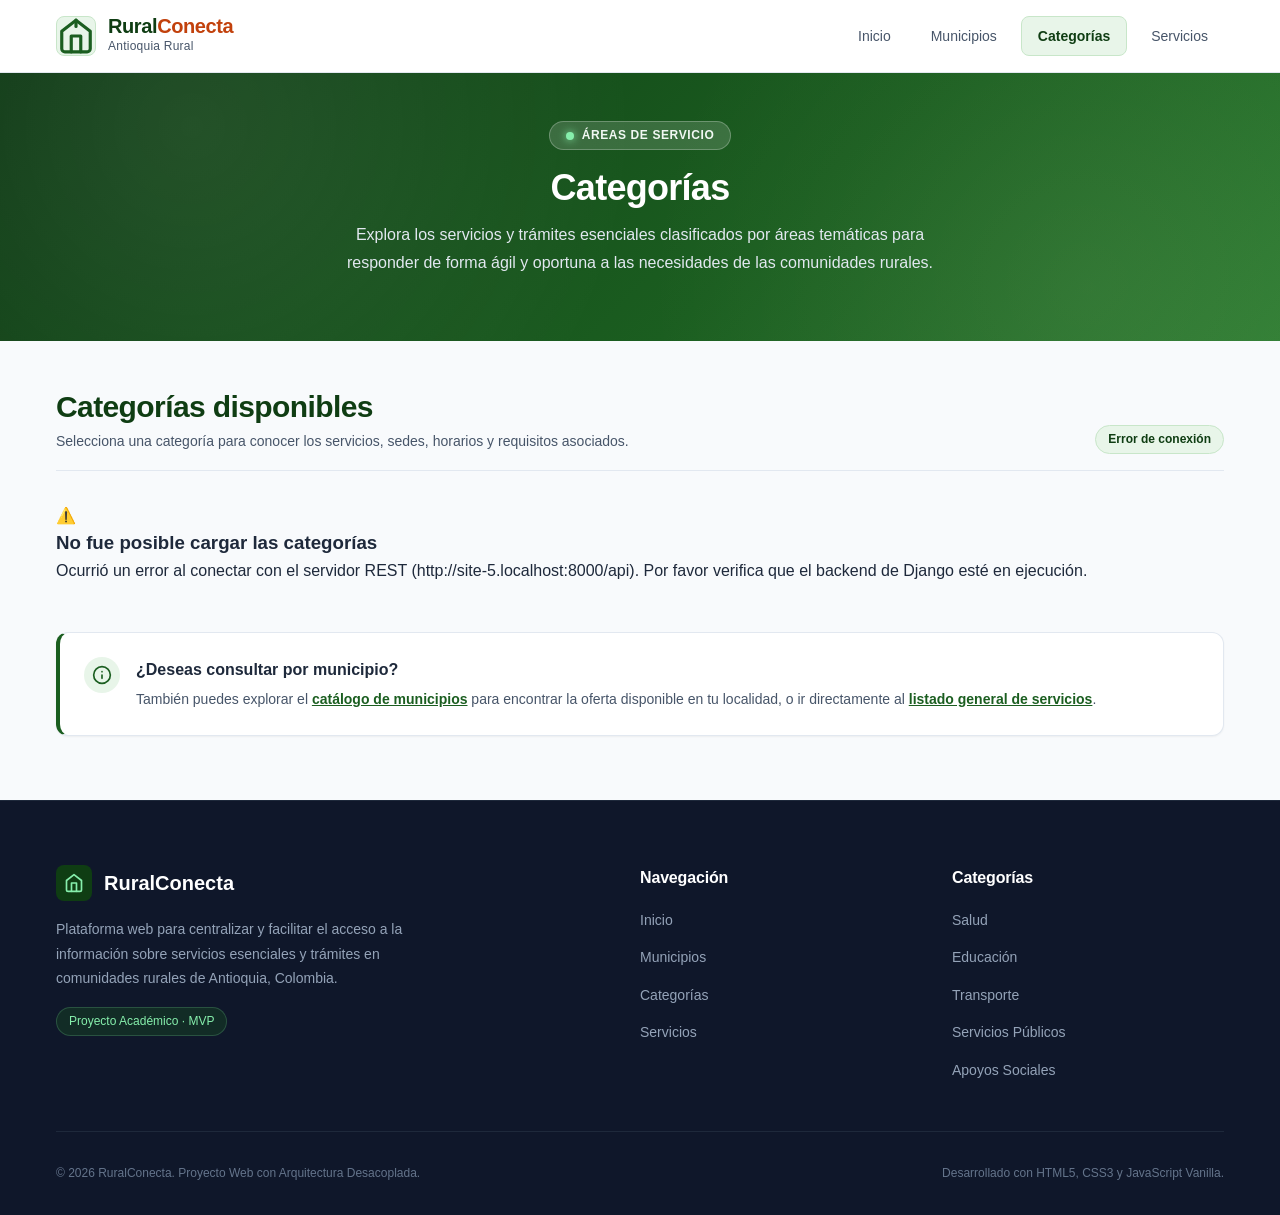
==== commit f4fe58de: "Estructuracion cambios" ====
--- a/frontend/categorias.html
+++ b/frontend/categorias.html
@@ -13,6 +13,7 @@
 
   <!-- Script de interacción principal -->
   <script src="js/main.js" defer></script>
+  <script src="js/categorias.js" defer></script>
 </head>
 <body>
 
@@ -110,163 +111,18 @@
               Selecciona una categoría para conocer los servicios, sedes, horarios y requisitos asociados.
             </p>
           </div>
-          <div class="toolbar-badge" aria-label="Total de categorías registradas">
-            <span>5 categorías registradas</span>
-          </div>
-        </div>
-
-        <!-- Contenedor del listado de categorías (Preparado para renderizado dinámico vía Fetch API) -->
+          <div class="toolbar-badge" id="categorias-total-badge" aria-label="Total de categorías registradas">
+            <span>Cargando categorías...</span>
+          </div>
+        </div>
+
+        <!-- Contenedor del listado de categorías (Renderizado dinámico vía Fetch API) -->
         <div id="categorias-container" class="categorias-catalog-grid" role="list">
-
-          <!-- Tarjeta demostrativa 1: Salud -->
-          <article class="categoria-card" role="listitem">
-            <div class="categoria-card-header">
-              <div class="categoria-icon-box" aria-hidden="true">
-                <svg viewBox="0 0 24 24" fill="none" stroke="currentColor" stroke-width="2" stroke-linecap="round" stroke-linejoin="round">
-                  <path d="M22 12h-4l-3 9L9 3l-3 9H2"></path>
-                </svg>
-              </div>
-              <span class="categoria-badge">Atención Primaria</span>
-            </div>
-
-            <div class="categoria-card-body">
-              <h3 class="categoria-name">Salud</h3>
-              <p class="categoria-description">
-                Servicios de salud, atención primaria, jornadas de vacunación, brigadas médicas y programas de prevención.
-              </p>
-            </div>
-
-            <div class="categoria-card-footer">
-              <a href="servicios.html" class="btn btn-outline-primary categoria-btn" aria-label="Consultar servicios de Salud">
-                <span>Consultar servicios</span>
-                <svg viewBox="0 0 24 24" fill="none" stroke="currentColor" stroke-width="2" stroke-linecap="round" stroke-linejoin="round" aria-hidden="true">
-                  <line x1="5" y1="12" x2="19" y2="12"></line>
-                  <polyline points="12 5 19 12 12 19"></polyline>
-                </svg>
-              </a>
-            </div>
-          </article>
-
-          <!-- Tarjeta demostrativa 2: Educación -->
-          <article class="categoria-card" role="listitem">
-            <div class="categoria-card-header">
-              <div class="categoria-icon-box" aria-hidden="true">
-                <svg viewBox="0 0 24 24" fill="none" stroke="currentColor" stroke-width="2" stroke-linecap="round" stroke-linejoin="round">
-                  <path d="M2 3h6a4 4 0 0 1 4 4v14a3 3 0 0 0-3-3H2z"></path>
-                  <path d="M22 3h-6a4 4 0 0 0-4 4v14a3 3 0 0 1 3-3h7z"></path>
-                </svg>
-              </div>
-              <span class="categoria-badge">Formación Rural</span>
-            </div>
-
-            <div class="categoria-card-body">
-              <h3 class="categoria-name">Educación</h3>
-              <p class="categoria-description">
-                Instituciones educativas, sedes veredales, programas de formación campesina, bibliotecas y oportunidades de capacitación.
-              </p>
-            </div>
-
-            <div class="categoria-card-footer">
-              <a href="servicios.html" class="btn btn-outline-primary categoria-btn" aria-label="Consultar servicios de Educación">
-                <span>Consultar servicios</span>
-                <svg viewBox="0 0 24 24" fill="none" stroke="currentColor" stroke-width="2" stroke-linecap="round" stroke-linejoin="round" aria-hidden="true">
-                  <line x1="5" y1="12" x2="19" y2="12"></line>
-                  <polyline points="12 5 19 12 12 19"></polyline>
-                </svg>
-              </a>
-            </div>
-          </article>
-
-          <!-- Tarjeta demostrativa 3: Transporte -->
-          <article class="categoria-card" role="listitem">
-            <div class="categoria-card-header">
-              <div class="categoria-icon-box" aria-hidden="true">
-                <svg viewBox="0 0 24 24" fill="none" stroke="currentColor" stroke-width="2" stroke-linecap="round" stroke-linejoin="round">
-                  <rect x="1" y="3" width="15" height="13"></rect>
-                  <polygon points="16 8 20 8 23 11 23 16 16 16 16 8"></polygon>
-                  <circle cx="5.5" cy="18.5" r="2.5"></circle>
-                  <circle cx="18.5" cy="18.5" r="2.5"></circle>
-                </svg>
-              </div>
-              <span class="categoria-badge">Movilidad Veredal</span>
-            </div>
-
-            <div class="categoria-card-body">
-              <h3 class="categoria-name">Transporte</h3>
-              <p class="categoria-description">
-                Información sobre rutas veredales, frecuencias de transporte en chivas/escaleras, cooperativas locales y horarios.
-              </p>
-            </div>
-
-            <div class="categoria-card-footer">
-              <a href="servicios.html" class="btn btn-outline-primary categoria-btn" aria-label="Consultar servicios de Transporte">
-                <span>Consultar servicios</span>
-                <svg viewBox="0 0 24 24" fill="none" stroke="currentColor" stroke-width="2" stroke-linecap="round" stroke-linejoin="round" aria-hidden="true">
-                  <line x1="5" y1="12" x2="19" y2="12"></line>
-                  <polyline points="12 5 19 12 12 19"></polyline>
-                </svg>
-              </a>
-            </div>
-          </article>
-
-          <!-- Tarjeta demostrativa 4: Servicios Públicos -->
-          <article class="categoria-card" role="listitem">
-            <div class="categoria-card-header">
-              <div class="categoria-icon-box" aria-hidden="true">
-                <svg viewBox="0 0 24 24" fill="none" stroke="currentColor" stroke-width="2" stroke-linecap="round" stroke-linejoin="round">
-                  <polygon points="13 2 3 14 12 14 11 22 21 10 12 10 13 2"></polygon>
-                </svg>
-              </div>
-              <span class="categoria-badge">Infraestructura Básica</span>
-            </div>
-
-            <div class="categoria-card-body">
-              <h3 class="categoria-name">Servicios públicos</h3>
-              <p class="categoria-description">
-                Información relacionada con acueducto veredal, energía eléctrica, gas rural, recolección de residuos y reporte de fallas.
-              </p>
-            </div>
-
-            <div class="categoria-card-footer">
-              <a href="servicios.html" class="btn btn-outline-primary categoria-btn" aria-label="Consultar servicios de Servicios públicos">
-                <span>Consultar servicios</span>
-                <svg viewBox="0 0 24 24" fill="none" stroke="currentColor" stroke-width="2" stroke-linecap="round" stroke-linejoin="round" aria-hidden="true">
-                  <line x1="5" y1="12" x2="19" y2="12"></line>
-                  <polyline points="12 5 19 12 12 19"></polyline>
-                </svg>
-              </a>
-            </div>
-          </article>
-
-          <!-- Tarjeta demostrativa 5: Apoyos Sociales -->
-          <article class="categoria-card" role="listitem">
-            <div class="categoria-card-header">
-              <div class="categoria-icon-box" aria-hidden="true">
-                <svg viewBox="0 0 24 24" fill="none" stroke="currentColor" stroke-width="2" stroke-linecap="round" stroke-linejoin="round">
-                  <path d="M20.84 4.61a5.5 5.5 0 0 0-7.78 0L12 5.67l-1.06-1.06a5.5 5.5 0 0 0-7.78 7.78l1.06 1.06L12 21.23l7.78-7.78 1.06-1.06a5.5 5.5 0 0 0 0-7.78z"></path>
-                </svg>
-              </div>
-              <span class="categoria-badge">Bienestar Comunitario</span>
-            </div>
-
-            <div class="categoria-card-body">
-              <h3 class="categoria-name">Apoyos sociales</h3>
-              <p class="categoria-description">
-                Programas sociales, subsidios, asistencia agropecuaria, ayudas al adulto mayor y transferencias para la comunidad.
-              </p>
-            </div>
-
-            <div class="categoria-card-footer">
-              <a href="servicios.html" class="btn btn-outline-primary categoria-btn" aria-label="Consultar servicios de Apoyos sociales">
-                <span>Consultar servicios</span>
-                <svg viewBox="0 0 24 24" fill="none" stroke="currentColor" stroke-width="2" stroke-linecap="round" stroke-linejoin="round" aria-hidden="true">
-                  <line x1="5" y1="12" x2="19" y2="12"></line>
-                  <polyline points="12 5 19 12 12 19"></polyline>
-                </svg>
-              </a>
-            </div>
-          </article>
-
+          <div class="empty-state" style="grid-column: 1 / -1;">
+            <div class="empty-state-icon">⏳</div>
+            <h3 class="empty-state-title">Cargando categorías...</h3>
+            <p class="empty-state-desc">Obteniendo categorías desde el servidor REST.</p>
+          </div>
         </div>
 
         <!-- Cuadro informativo adicional de orientación -->
--- a/frontend/css/styles.css
+++ b/frontend/css/styles.css
@@ -1259,7 +1259,441 @@
 }
 
 /* ==========================================================================
-   15. RESPONSIVE DESIGN & MEDIA QUERIES
+   15. SECCIÓN Y TARJETAS DE SERVICIOS (servicios.html)
+   ========================================================================== */
+.servicios-section {
+  padding: var(--spacing-12) 0 var(--spacing-16) 0;
+}
+
+/* Grid del Catálogo de Servicios */
+.servicios-grid {
+  display: grid;
+  grid-template-columns: repeat(auto-fill, minmax(320px, 1fr));
+  gap: var(--spacing-6);
+  margin-bottom: var(--spacing-12);
+}
+
+/* Tarjeta individual de Servicio */
+.servicio-card {
+  background-color: var(--color-bg-surface);
+  border: 1px solid var(--color-border);
+  border-radius: var(--radius-xl);
+  padding: var(--spacing-6);
+  display: flex;
+  flex-direction: column;
+  box-shadow: var(--shadow-sm);
+  transition: transform var(--transition-base), box-shadow var(--transition-base), border-color var(--transition-base);
+}
+
+.servicio-card:hover {
+  transform: translateY(-4px);
+  box-shadow: var(--shadow-hover);
+  border-color: var(--color-primary-border);
+}
+
+/* Encabezado de la Tarjeta */
+.servicio-card-header {
+  display: flex;
+  align-items: center;
+  justify-content: space-between;
+  gap: var(--spacing-3);
+  margin-bottom: var(--spacing-4);
+}
+
+.servicio-icon-box {
+  width: 2.75rem;
+  height: 2.75rem;
+  border-radius: var(--radius-lg);
+  background-color: var(--color-primary-subtle);
+  color: var(--color-primary);
+  display: flex;
+  align-items: center;
+  justify-content: center;
+  border: 1px solid var(--color-primary-border);
+  flex-shrink: 0;
+  transition: transform var(--transition-fast), background-color var(--transition-fast), color var(--transition-fast);
+}
+
+.servicio-card:hover .servicio-icon-box {
+  transform: scale(1.05);
+  background-color: var(--color-primary);
+  color: var(--color-text-inverse);
+}
+
+.servicio-icon-box svg {
+  width: 1.35rem;
+  height: 1.35rem;
+}
+
+/* Badges de Categoría y Municipio */
+.servicio-badges {
+  display: flex;
+  align-items: center;
+  gap: var(--spacing-2);
+  flex-wrap: wrap;
+  justify-content: flex-end;
+}
+
+.servicio-badge {
+  font-size: var(--font-size-xs);
+  font-weight: var(--font-weight-semibold);
+  padding: var(--spacing-1) var(--spacing-3);
+  border-radius: var(--radius-full);
+}
+
+.servicio-badge-categoria {
+  color: var(--color-primary-dark);
+  background-color: #f1f8f4;
+  border: 1px solid var(--color-primary-border);
+}
+
+.servicio-badge-municipio {
+  color: var(--color-accent);
+  background-color: var(--color-accent-subtle);
+  border: 1px solid rgba(194, 65, 12, 0.2);
+}
+
+/* Cuerpo de la Tarjeta */
+.servicio-card-body {
+  flex: 1;
+  display: flex;
+  flex-direction: column;
+  margin-bottom: var(--spacing-5);
+}
+
+.servicio-name {
+  font-size: var(--font-size-xl);
+  font-weight: var(--font-weight-bold);
+  color: var(--color-text-main);
+  margin-bottom: var(--spacing-2);
+  letter-spacing: -0.01em;
+}
+
+.servicio-description {
+  font-size: var(--font-size-sm);
+  color: var(--color-text-muted);
+  line-height: var(--line-height-relaxed);
+  margin-bottom: var(--spacing-4);
+}
+
+/* Lista de Metadatos Rápidos */
+.servicio-meta-list {
+  list-style: none;
+  display: flex;
+  flex-direction: column;
+  gap: var(--spacing-2);
+  margin-top: auto;
+  padding-top: var(--spacing-3);
+  border-top: 1px dashed var(--color-border);
+}
+
+.servicio-meta-item {
+  display: flex;
+  align-items: flex-start;
+  gap: var(--spacing-2);
+  font-size: var(--font-size-xs);
+  color: var(--color-text-muted);
+  line-height: var(--line-height-snug);
+}
+
+.servicio-meta-icon {
+  display: flex;
+  align-items: center;
+  justify-content: center;
+  color: var(--color-primary);
+  flex-shrink: 0;
+  margin-top: 2px;
+}
+
+.servicio-meta-icon svg {
+  width: 0.875rem;
+  height: 0.875rem;
+}
+
+.servicio-meta-text {
+  flex: 1;
+}
+
+/* Pie de la Tarjeta y Botón de Acción */
+.servicio-card-footer {
+  margin-top: auto;
+  padding-top: var(--spacing-4);
+  border-top: 1px solid var(--color-border);
+}
+
+.servicio-btn {
+  width: 100%;
+  font-size: var(--font-size-sm);
+  padding: 0.625rem 1rem;
+}
+
+/* Cuadro de Información Adicional de Servicios */
+.servicios-info-box {
+  background-color: var(--color-bg-surface);
+  border: 1px solid var(--color-border);
+  border-left: 4px solid var(--color-primary);
+  border-radius: var(--radius-lg);
+  padding: var(--spacing-6);
+  display: flex;
+  align-items: flex-start;
+  gap: var(--spacing-4);
+  box-shadow: var(--shadow-sm);
+}
+
+/* ==========================================================================
+   16. VISTA DETALLE DE SERVICIO (servicio-detalle.html)
+   ========================================================================== */
+.detalle-section {
+  padding: var(--spacing-12) 0 var(--spacing-16) 0;
+}
+
+/* Migas de pan (Breadcrumbs) */
+.page-breadcrumbs {
+  display: flex;
+  align-items: center;
+  justify-content: center;
+  gap: var(--spacing-2);
+  font-size: var(--font-size-xs);
+  color: #e2e8f0;
+  margin-bottom: var(--spacing-4);
+  flex-wrap: wrap;
+}
+
+.page-breadcrumbs a {
+  color: #86efac;
+  text-decoration: none;
+  transition: color var(--transition-fast);
+}
+
+.page-breadcrumbs a:hover {
+  color: #bbf7d0;
+  text-decoration: underline;
+}
+
+.page-breadcrumbs-separator {
+  color: rgba(255, 255, 255, 0.4);
+}
+
+/* Barra superior de retorno */
+.detalle-top-bar {
+  margin-bottom: var(--spacing-6);
+}
+
+.btn-back {
+  display: inline-flex;
+  align-items: center;
+  gap: var(--spacing-2);
+  font-size: var(--font-size-sm);
+  font-weight: var(--font-weight-semibold);
+  color: var(--color-primary);
+  text-decoration: none;
+  padding: var(--spacing-2) var(--spacing-4);
+  border-radius: var(--radius-md);
+  background-color: var(--color-bg-surface);
+  border: 1px solid var(--color-border);
+  box-shadow: var(--shadow-sm);
+  transition: all var(--transition-fast);
+}
+
+.btn-back svg {
+  width: 1.125rem;
+  height: 1.125rem;
+  transition: transform var(--transition-fast);
+}
+
+.btn-back:hover {
+  color: var(--color-primary-dark);
+  border-color: var(--color-primary);
+  background-color: var(--color-primary-subtle);
+  transform: translateX(-3px);
+}
+
+/* Contenedor central del detalle */
+.servicio-detalle-wrapper {
+  max-width: 900px;
+  margin: 0 auto var(--spacing-12) auto;
+}
+
+/* Tarjeta principal de la Ficha de Detalle */
+.servicio-detalle-card {
+  background-color: var(--color-bg-surface);
+  border: 1px solid var(--color-border);
+  border-radius: var(--radius-xl);
+  padding: var(--spacing-8);
+  box-shadow: var(--shadow-md);
+  display: flex;
+  flex-direction: column;
+  gap: var(--spacing-8);
+}
+
+/* Encabezado de la Ficha */
+.detalle-card-header {
+  display: flex;
+  align-items: flex-start;
+  gap: var(--spacing-6);
+  padding-bottom: var(--spacing-6);
+  border-bottom: 1px solid var(--color-border);
+}
+
+.detalle-icon-box {
+  width: 3.75rem;
+  height: 3.75rem;
+  border-radius: var(--radius-xl);
+  background-color: var(--color-primary-subtle);
+  color: var(--color-primary);
+  display: flex;
+  align-items: center;
+  justify-content: center;
+  border: 1px solid var(--color-primary-border);
+  flex-shrink: 0;
+}
+
+.detalle-icon-box svg {
+  width: 2rem;
+  height: 2rem;
+}
+
+.detalle-header-info {
+  flex: 1;
+  display: flex;
+  flex-direction: column;
+  gap: var(--spacing-3);
+}
+
+.detalle-nombre {
+  font-size: var(--font-size-3xl);
+  font-weight: var(--font-weight-bold);
+  color: var(--color-primary-dark);
+  line-height: var(--line-height-tight);
+  letter-spacing: -0.02em;
+}
+
+.detalle-badges {
+  display: flex;
+  align-items: center;
+  gap: var(--spacing-2);
+  flex-wrap: wrap;
+}
+
+.servicio-badge-subregion {
+  color: var(--color-secondary);
+  background-color: var(--color-secondary-subtle);
+  border: 1px solid rgba(2, 132, 199, 0.2);
+}
+
+/* Bloque de Descripción */
+.detalle-block {
+  display: flex;
+  flex-direction: column;
+  gap: var(--spacing-3);
+}
+
+.detalle-block-title {
+  font-size: var(--font-size-lg);
+  font-weight: var(--font-weight-bold);
+  color: var(--color-text-main);
+  display: flex;
+  align-items: center;
+  gap: var(--spacing-2);
+}
+
+.detalle-title-icon {
+  display: flex;
+  align-items: center;
+  justify-content: center;
+  color: var(--color-primary);
+}
+
+.detalle-title-icon svg {
+  width: 1.25rem;
+  height: 1.25rem;
+}
+
+.detalle-description-text {
+  font-size: var(--font-size-base);
+  color: var(--color-text-muted);
+  line-height: var(--line-height-relaxed);
+}
+
+/* Cuadrícula de Información Operativa (Campos del Modelo) */
+.detalle-info-grid {
+  display: grid;
+  grid-template-columns: repeat(2, 1fr);
+  gap: var(--spacing-5);
+}
+
+.detalle-info-card {
+  background-color: var(--color-bg-alt);
+  border: 1px solid var(--color-border);
+  border-radius: var(--radius-lg);
+  padding: var(--spacing-5);
+  display: flex;
+  flex-direction: column;
+  gap: var(--spacing-2);
+  transition: border-color var(--transition-fast), transform var(--transition-fast);
+}
+
+.detalle-info-card:hover {
+  border-color: var(--color-primary-border);
+  transform: translateY(-2px);
+}
+
+.detalle-info-card-header {
+  display: flex;
+  align-items: center;
+  gap: var(--spacing-3);
+  color: var(--color-primary-dark);
+  font-weight: var(--font-weight-semibold);
+  font-size: var(--font-size-sm);
+}
+
+.detalle-info-icon {
+  width: 2rem;
+  height: 2rem;
+  border-radius: var(--radius-md);
+  background-color: var(--color-primary-subtle);
+  color: var(--color-primary);
+  display: flex;
+  align-items: center;
+  justify-content: center;
+  flex-shrink: 0;
+  border: 1px solid var(--color-primary-border);
+}
+
+.detalle-info-icon svg {
+  width: 1rem;
+  height: 1rem;
+}
+
+.detalle-info-label {
+  flex: 1;
+}
+
+.detalle-info-value {
+  font-size: var(--font-size-base);
+  color: var(--color-text-main);
+  line-height: var(--line-height-snug);
+  font-weight: var(--font-weight-medium);
+  padding-left: calc(2rem + var(--spacing-3));
+}
+
+/* Pie de la Ficha y Acciones */
+.detalle-card-actions {
+  display: flex;
+  align-items: center;
+  gap: var(--spacing-4);
+  flex-wrap: wrap;
+  padding-top: var(--spacing-6);
+  border-top: 1px solid var(--color-border);
+}
+
+.detalle-card-actions .btn {
+  font-size: var(--font-size-sm);
+  padding: 0.75rem 1.25rem;
+}
+
+/* ==========================================================================
+   17. RESPONSIVE DESIGN & MEDIA QUERIES
    ========================================================================== */
 
 /* Tablets (pantallas menores a 1024px) */
@@ -1293,6 +1727,11 @@
   }
 
   .categorias-catalog-grid {
+    grid-template-columns: repeat(auto-fill, minmax(280px, 1fr));
+    gap: var(--spacing-5);
+  }
+
+  .servicios-grid {
     grid-template-columns: repeat(auto-fill, minmax(280px, 1fr));
     gap: var(--spacing-5);
   }
@@ -1433,6 +1872,50 @@
     padding: var(--spacing-5);
   }
 
+  .servicios-grid {
+    grid-template-columns: 1fr;
+    gap: var(--spacing-4);
+  }
+
+  .servicio-card {
+    padding: var(--spacing-5);
+  }
+
+  .servicios-info-box {
+    flex-direction: column;
+    padding: var(--spacing-5);
+  }
+
+  /* Detalle de servicio en móvil */
+  .detalle-card-header {
+    flex-direction: column;
+    align-items: flex-start;
+    gap: var(--spacing-4);
+  }
+
+  .servicio-detalle-card {
+    padding: var(--spacing-5);
+    gap: var(--spacing-6);
+  }
+
+  .detalle-info-grid {
+    grid-template-columns: 1fr;
+    gap: var(--spacing-4);
+  }
+
+  .detalle-info-value {
+    padding-left: 0;
+  }
+
+  .detalle-card-actions {
+    flex-direction: column;
+    width: 100%;
+  }
+
+  .detalle-card-actions .btn {
+    width: 100%;
+  }
+
   /* Footer en móviles */
   .footer-grid {
     grid-template-columns: 1fr;
